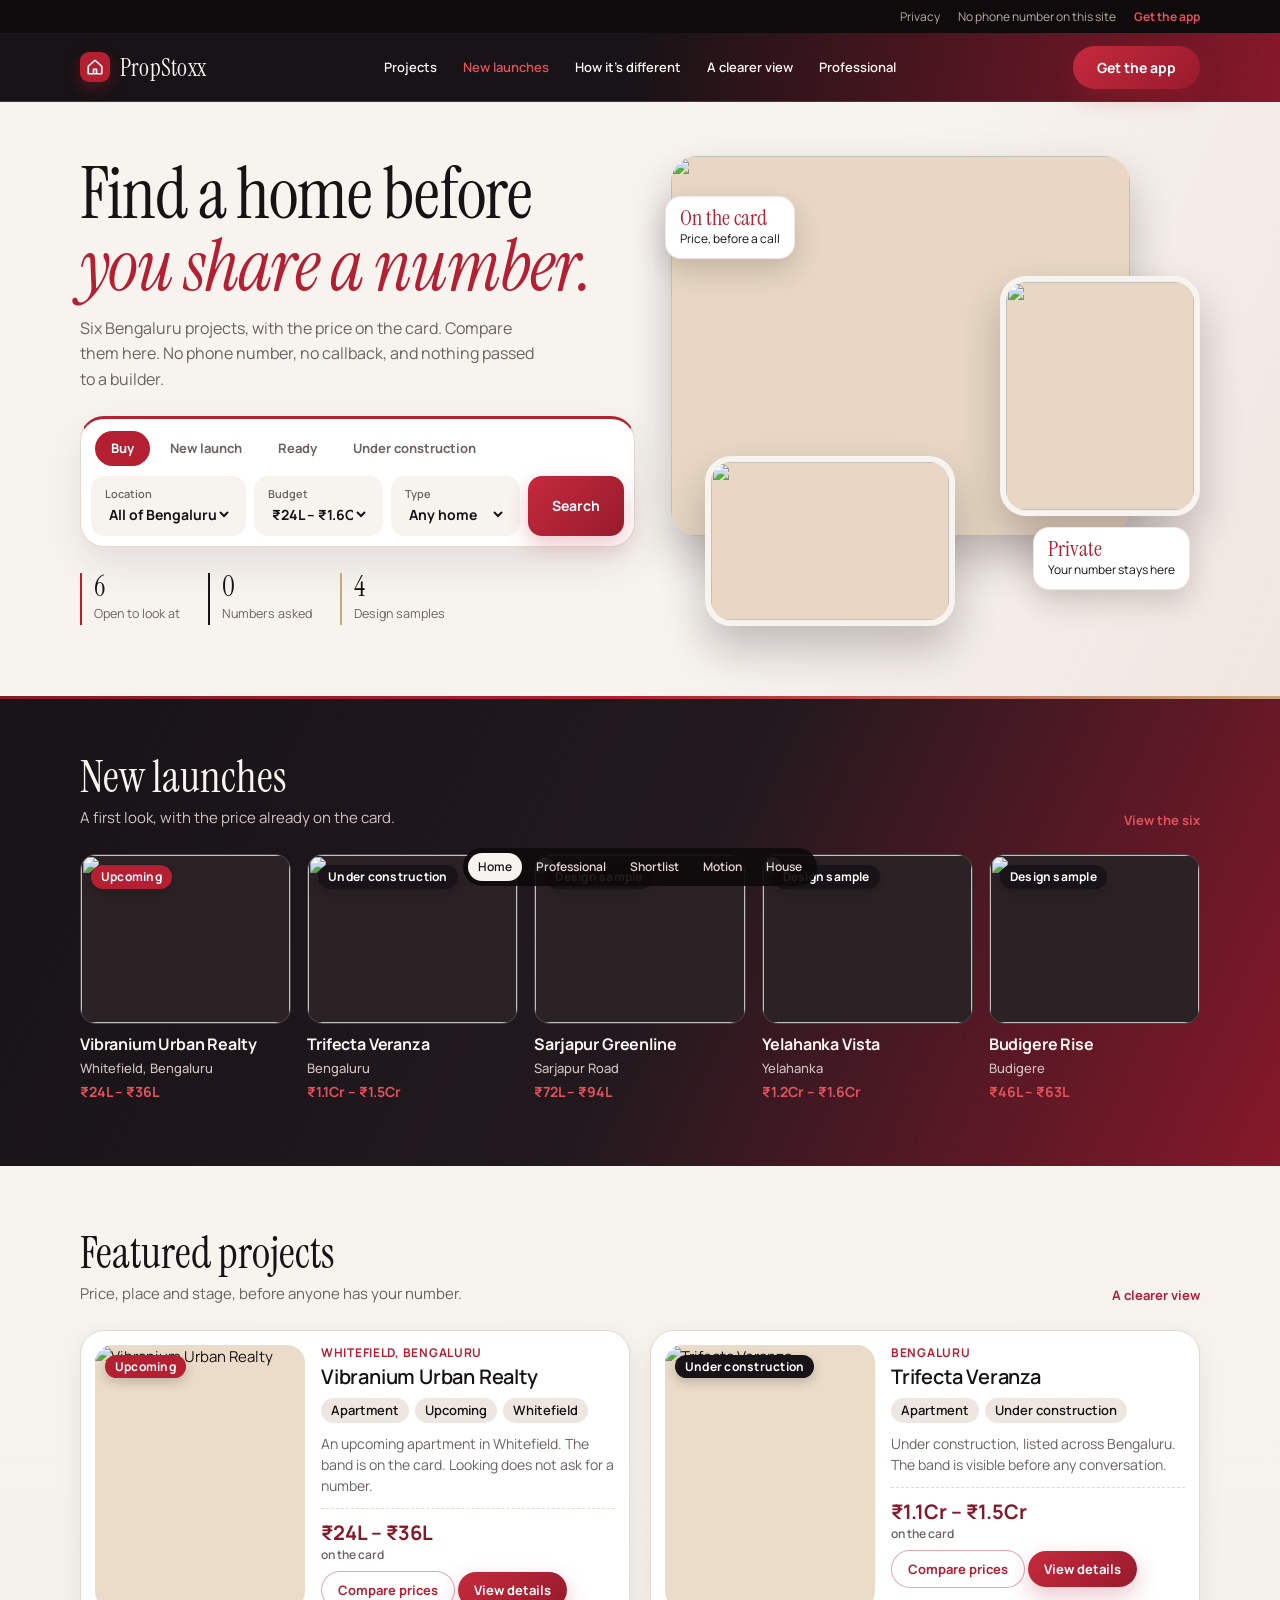
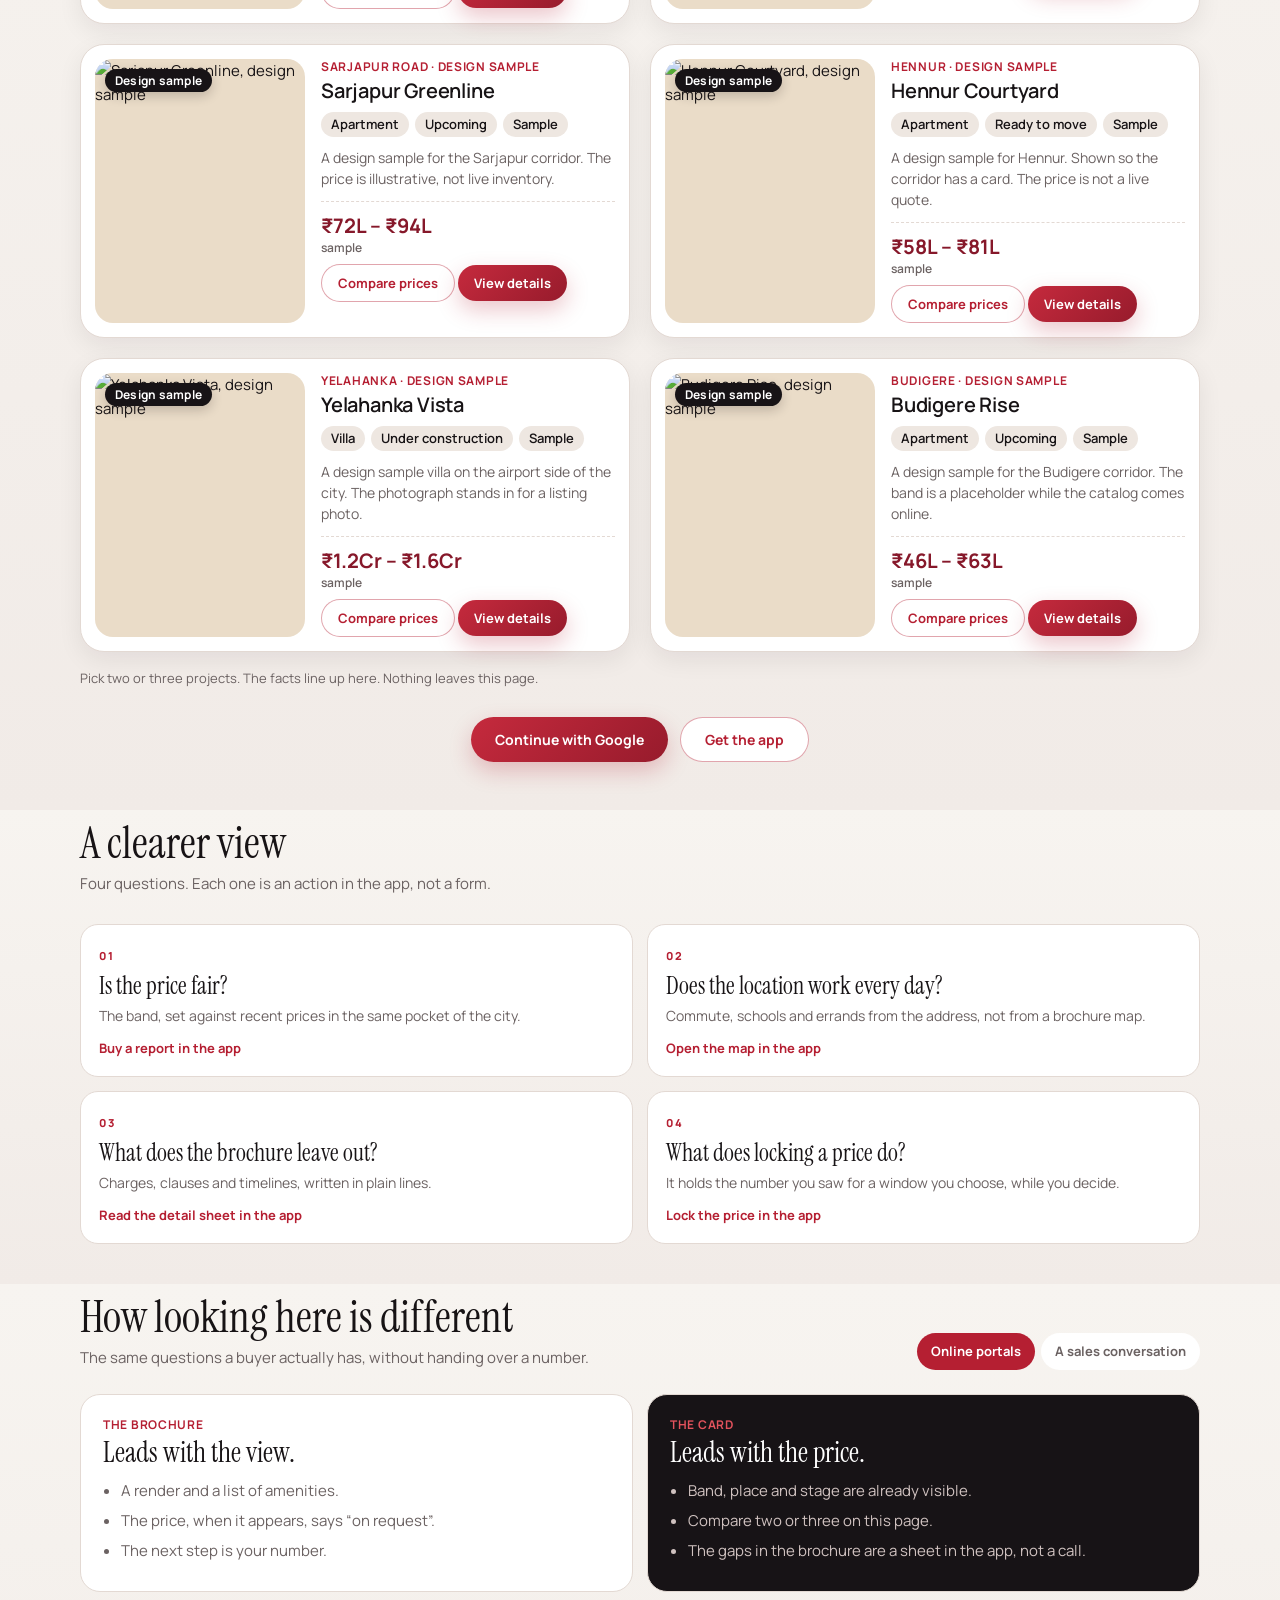
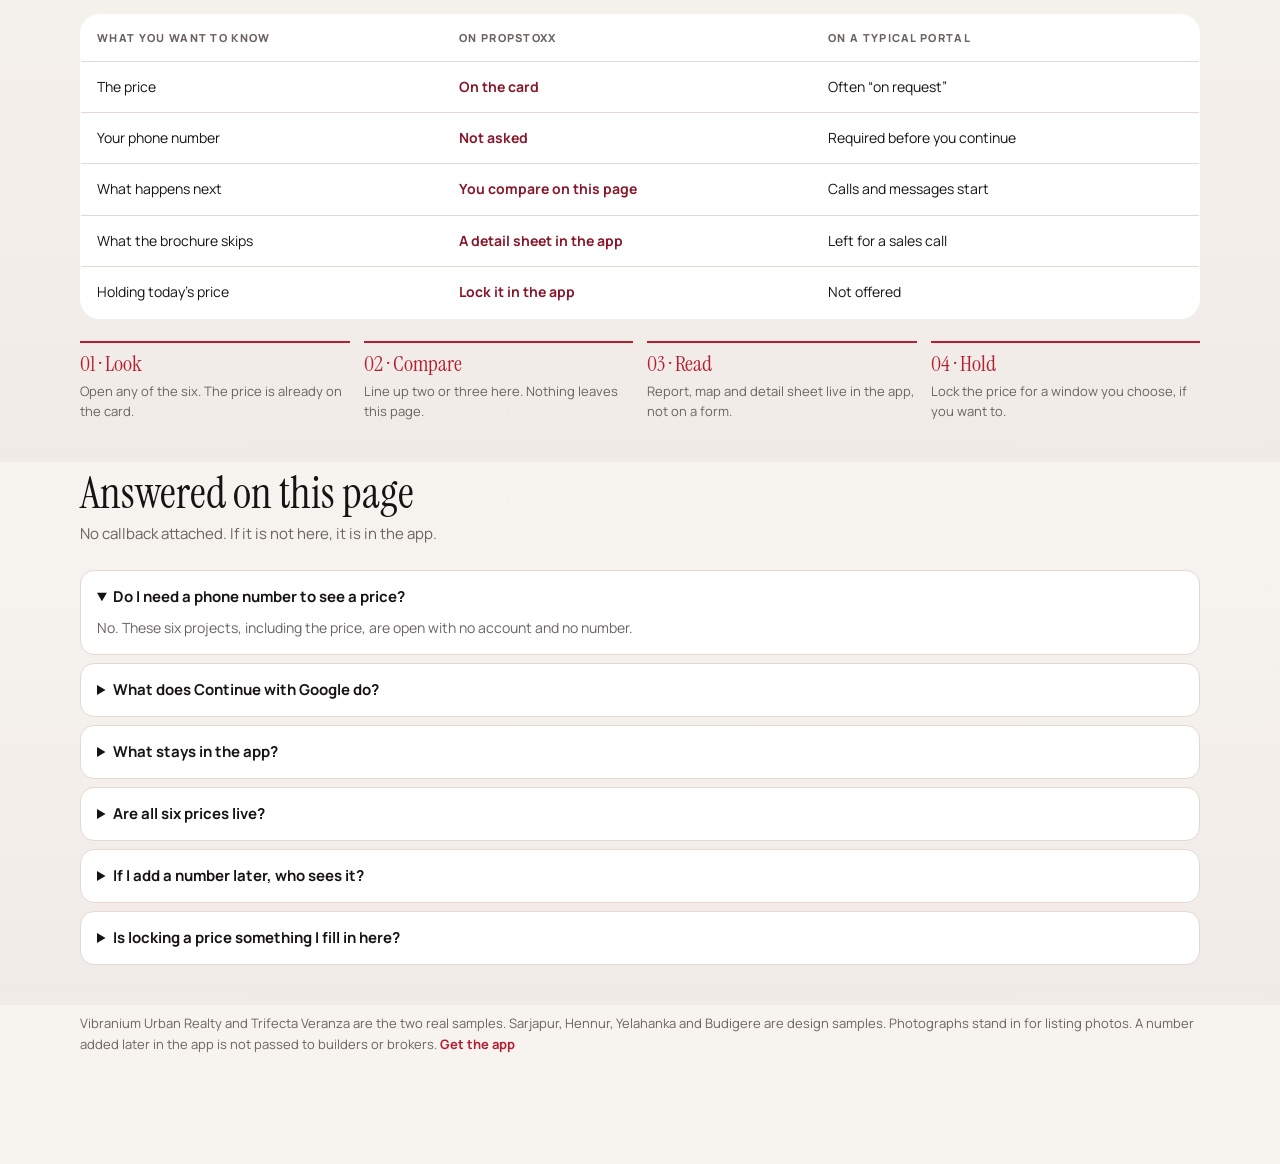
==== index.html @ c42ec93c "Publish the PropStoxx customer site." ====
<!DOCTYPE html>
<html lang="en">
<head>
<meta charset="utf-8">
<meta name="viewport" content="width=device-width, initial-scale=1, viewport-fit=cover">
<title>PropStoxx | Look before you share a number</title>
<meta name="description" content="Look at six Bengaluru projects with the price on the card. No phone number required.">
<link href="https://fonts.googleapis.com/css2?family=Instrument+Serif:ital@0;1&family=Manrope:wght@400;500;600;700;800&display=swap" rel="stylesheet">
<style>
:root{
  --ivory:#F7F4F0; --paper:#FFFFFF; --sand:#EEE7E1; --line:#E3D9D3;
  --ink:#171315; --ink2:#6B6262; --night:#171316; --night2:#282126;
  --red:#B51F32; --red-d:#86182A; --gold:#C7A879; --on:#FAF5F1;
}
html{scroll-behavior:smooth;background:var(--ivory)}
*{box-sizing:border-box}
body{margin:0;background:var(--ivory);color:var(--ink);font:400 15px/1.6 Manrope,system-ui,sans-serif}
img{display:block;width:100%;height:100%;object-fit:cover}
::selection{background:var(--red);color:#fff}
h1,h2{font-family:"Instrument Serif",Georgia,serif;font-weight:400}
a{color:inherit;text-decoration:none}
button,select{font:inherit;color:inherit}
button{cursor:pointer}
:focus-visible{outline:3px solid var(--red);outline-offset:2px}
.w{max-width:1160px;margin:0 auto;padding:0 20px}
.strip{background:#0F0A0B;color:#B9ADA4;font-size:12px}
.strip .w{display:flex;justify-content:flex-end;gap:18px;padding-top:7px;padding-bottom:7px}
.strip b{color:#E2525C}
.nav{background:linear-gradient(100deg,var(--night) 0 49%,var(--red-d) 100%);color:var(--on);border-bottom:1px solid #49343A;position:sticky;top:0;z-index:20}
.nav .w{display:flex;align-items:center;justify-content:space-between;height:68px;gap:16px}
.logo{display:flex;align-items:center;gap:10px;font:400 24px "Instrument Serif",Georgia,serif;letter-spacing:.01em}
.mark{width:30px;height:30px;border-radius:9px;background:var(--red);display:grid;place-items:center;box-shadow:0 6px 16px rgba(181,31,50,.35)}
.mark svg{width:18px;height:18px}
.links{display:flex;gap:26px;font-weight:600;font-size:13px}
.links .on{color:#E2525C}
.btn{border:0;border-radius:999px;padding:12px 24px;font:700 14px Manrope,sans-serif;cursor:pointer;display:inline-flex;align-items:center;justify-content:center;transition:transform .2s ease,filter .2s ease}
.btn:hover{transform:translateY(-2px);filter:brightness(1.06)}
.btn.r{background:linear-gradient(135deg,#C52A3D,#971B2C);color:#fff;box-shadow:0 9px 22px rgba(181,31,50,.25)}
.btn.o{background:#fff;border:1.5px solid rgba(181,31,50,.4);color:var(--red)}
.hero{position:relative;overflow:hidden;background:linear-gradient(115deg,#F7F4F0 0%,#F7F4F0 57%,#F0E6E2 100%)}
.hero .w{display:grid;grid-template-columns:1.05fr 1fr;gap:36px;align-items:center;padding-top:54px;padding-bottom:70px}
h1{font-size:clamp(42px,6vw,72px);line-height:1;margin:0 0 14px;letter-spacing:-.015em}
h1 em{font-style:italic;color:var(--red)}
.lead{color:var(--ink2);max-width:46ch;margin:0 0 24px;font-size:16px}
.sbox{background:var(--paper);border:1px solid var(--line);border-top:3px solid var(--red);border-radius:24px;padding:10px;box-shadow:0 18px 40px rgba(60,30,25,.1)}
.tabs{display:flex;gap:4px;padding:2px 4px 10px}
.tabs button{border:0;background:transparent;padding:7px 16px;border-radius:999px;font-weight:700;font-size:13px;color:var(--ink2)}
.tabs button.on{background:var(--red);color:#fff}
.fields{display:grid;grid-template-columns:1.2fr 1fr 1fr auto;gap:8px}
.f{background:var(--ivory);border-radius:14px;padding:9px 14px;min-width:0}
.f small{display:block;color:var(--ink2);font-size:11px;font-weight:600}
.f select{border:0;background:transparent;outline:0;width:100%;font-weight:700;font-size:14px;padding:0}
.fields .btn{border-radius:14px}
.stats{display:flex;gap:28px;margin-top:26px}
.stats div{border-left:2px solid var(--red);padding-left:12px}
.stats div:nth-child(2){border-color:var(--night)}
.stats div:nth-child(3){border-color:var(--gold)}
.stats b{display:block;font:400 28px/1 "Instrument Serif",Georgia,serif}
.stats small{color:var(--ink2)}
.collage{position:relative;height:470px}
.collage .a,.collage .b,.collage .c{position:absolute;border-radius:26px;overflow:hidden;box-shadow:0 22px 44px rgba(25,12,16,.24);background:#e7d7c4}
.collage .a{inset:0 70px 90px 0}
.collage .b{right:0;top:120px;width:200px;height:240px;border:6px solid var(--ivory)}
.collage .c{left:34px;bottom:0;width:250px;height:170px;border:6px solid var(--ivory)}
.collage img{transition:transform .7s ease}
.collage div:hover img{transform:scale(1.045)}
.chipf{position:absolute;background:var(--paper);border-radius:16px;padding:10px 14px;box-shadow:0 12px 28px rgba(40,20,15,.18);font-size:12px;z-index:2;border:1px solid rgba(181,31,50,.12)}
.chipf b{display:block;font:400 22px/1 "Instrument Serif",Georgia,serif;color:var(--red)}
.band{background:linear-gradient(115deg,var(--night) 0%,#21191E 52%,var(--red-d) 100%);color:var(--on);padding:58px 0 64px;position:relative}
.band:before{content:"";position:absolute;left:0;right:0;top:0;height:3px;background:linear-gradient(90deg,var(--red-d),var(--red),var(--gold))}
.head{display:flex;justify-content:space-between;align-items:flex-end;margin-bottom:24px;gap:12px}
h2{font-size:clamp(30px,4vw,44px);line-height:1.05;margin:0}
.head a,.head span.quiet{color:#E2525C;font-weight:700;font-size:13px}
.sub{color:#D0C2C0;margin-top:6px}
.row5{display:grid;grid-template-columns:repeat(5,1fr);gap:16px}
.nl .im{height:170px;border-radius:16px;overflow:hidden;position:relative;border:1px solid rgba(255,255,255,.14);background:#2a2224}
.nl h3{font:700 16px/1.3 Manrope,sans-serif;letter-spacing:-.01em;margin:10px 0 4px}
.nl p{margin:0;font:500 13px/1.4 Manrope,sans-serif;color:#D0C2C0}
.nl .pr{color:#E2525C;font:700 14px/1.3 Manrope,sans-serif;margin-top:6px}
.nl[hidden],.card[hidden]{display:none}
.tag{position:absolute;left:10px;top:10px;background:var(--red);color:#fff;border-radius:999px;padding:4px 10px;font:700 12px/1.3 Manrope,sans-serif;letter-spacing:.02em;z-index:1;box-shadow:0 4px 12px rgba(20,10,12,.2)}
.tag.k{background:var(--night)}
.list{padding:64px 0 40px;background:linear-gradient(180deg,#F7F4F0 0%,#F1EBE7 100%)}
.grid{display:grid;grid-template-columns:1fr 1fr;gap:20px}
.card{background:var(--paper);border:1px solid var(--line);border-radius:24px;padding:14px;display:grid;grid-template-columns:210px 1fr;gap:16px;box-shadow:0 8px 24px rgba(35,20,24,.07);transition:transform .25s ease,box-shadow .25s ease}
.card:hover{transform:translateY(-4px);box-shadow:0 18px 38px rgba(35,20,24,.13)}
.card .im{min-height:230px;border-radius:18px;overflow:hidden;position:relative;background:#eadcc8}
.card img,.nl img{transition:transform .7s ease}
.card:hover img{transform:scale(1.045)}
.loc{color:var(--red);font:700 12px/1.3 Manrope,sans-serif;letter-spacing:.06em}
.card h3{font:600 20px/1.3 Manrope,sans-serif;letter-spacing:-.01em;margin:4px 0 8px}
.spec{display:flex;flex-wrap:wrap;gap:6px;margin-bottom:10px}
.spec span{background:var(--sand);border-radius:999px;padding:4px 10px;font:600 13px/1.3 Manrope,sans-serif}
.card p{margin:0 0 12px;color:var(--ink2);font:400 14px/1.5 Manrope,sans-serif}
.pr2{display:flex;justify-content:space-between;align-items:center;border-top:1px dashed var(--line);padding-top:12px;gap:8px;flex-wrap:wrap}
.pr2 b{font:700 20px/1.2 Manrope,sans-serif;color:var(--red-d)}
.pr2 small{display:block;color:var(--ink2);font:600 12px/1.3 Manrope,sans-serif}
.pr2 .btn{padding:9px 16px;font-size:13px}
.extra{display:none;margin-top:10px;font-size:13px;color:var(--ink2)}
.card.open .extra{display:block}
.gate{display:flex;gap:12px;justify-content:center;flex-wrap:wrap;margin:28px 0 8px}
.qs{display:grid;grid-template-columns:1fr 1fr;gap:14px;margin-top:28px}
.q{background:#fff;border:1px solid var(--line);border-radius:18px;padding:18px 18px 16px}
.q small{color:var(--red);font-weight:800;letter-spacing:.14em;font-size:11px}
.q h3{font:400 24px/1.1 "Instrument Serif",Georgia,serif;margin:6px 0}
.q p{margin:0;color:var(--ink2);font-size:14px}
.q span{display:inline-block;margin-top:10px;color:var(--red);font-weight:700;font-size:13px}
.split2{display:grid;grid-template-columns:1fr 1fr;gap:14px;margin:8px 0 22px}
.pane{background:#fff;border:1px solid var(--line);border-radius:20px;padding:22px}
.pane h3{font:400 28px/1.1 "Instrument Serif",Georgia,serif;margin:6px 0 10px}
.pane ul{margin:0;padding-left:18px;color:var(--ink2)}
.pane li{margin:6px 0}
.pane.dark{background:var(--night);color:#fff}
.pane.dark ul{color:#D0C2C0}
.versus{width:100%;border-collapse:collapse;background:#fff;border:1px solid var(--line);border-radius:20px;overflow:hidden}
.versus th,.versus td{text-align:left;padding:14px 16px;border-bottom:1px solid var(--line);font-size:14px;vertical-align:top}
.versus th{font-size:11px;letter-spacing:.12em;text-transform:uppercase;color:var(--ink2);font-weight:800}
.versus td:nth-child(2){color:var(--red-d);font-weight:700}
.versus tr:last-child td{border-bottom:0}
.vs-tabs{display:flex;gap:6px}
.vs-tabs button{border:0;background:#fff;color:var(--ink2);border-radius:999px;padding:8px 14px;font-weight:700;font-size:13px}
.vs-tabs button.on{background:var(--red);color:#fff}
.steps{display:grid;grid-template-columns:repeat(4,1fr);gap:14px;margin-top:22px}
.steps article{border-top:2px solid var(--red);padding-top:10px}
.steps b{display:block;font:400 22px/1 "Instrument Serif",Georgia,serif;color:var(--red)}
.steps p{margin:6px 0 0;color:var(--ink2);font-size:13px}
.faq details{background:#fff;border:1px solid var(--line);border-radius:14px;padding:14px 16px;margin-top:8px}
.faq summary{cursor:pointer;font-weight:700}
.faq p{margin:8px 0 0;color:var(--ink2);font-size:14px}
.note{max-width:1160px;margin:0 auto;padding:8px 20px 110px;color:var(--ink2);font-size:13px}
.switch{position:fixed;z-index:40;left:50%;bottom:14px;transform:translateX(-50%);display:flex;gap:4px;padding:5px;border-radius:999px;background:rgba(15,10,11,.92);font:600 12px/1 Manrope,sans-serif}
.switch a{color:#e6d5d4;padding:8px 10px;border-radius:999px;white-space:nowrap}
.switch a.on{background:var(--ivory);color:var(--ink)}
@media (max-width:980px){
  .hero .w{grid-template-columns:1fr}
  .collage{height:380px}
  .row5{grid-template-columns:repeat(2,1fr)}
  .grid,.qs,.split2,.steps{grid-template-columns:1fr}
  .versus{display:block;overflow-x:auto}
  .links{display:none}
  .fields{grid-template-columns:1fr 1fr}
}
@media (max-width:560px){
  .hero .w{padding-top:38px;padding-bottom:42px}
  .card{grid-template-columns:1fr}
  .card .im{min-height:190px}
  .row5{grid-template-columns:1fr}
  .fields{grid-template-columns:1fr}
  .strip{display:none}
  .collage{height:310px}
  .collage .a{inset:0 42px 65px 0}
  .collage .b{top:88px;width:132px;height:165px}
  .collage .c{left:20px;width:190px;height:128px}
  .stats{gap:16px;flex-wrap:wrap}
  .stats b{font-size:24px}
}
@media (prefers-reduced-motion:reduce){
  html{scroll-behavior:auto}
  .collage img,.card img,.nl img,.btn,.card{transition:none}
}
</style>
</head>
<body>
<div class="strip"><div class="w"><span>Privacy</span><span>No phone number on this site</span><a href="#gate"><b>Get the app</b></a></div></div>
<header class="nav"><div class="w">
  <a class="logo" href="index.html"><span class="mark"><svg viewBox="0 0 24 24" fill="none" stroke="#fff" stroke-width="2.2" stroke-linejoin="round"><path d="M3 11 12 3l9 8v10H3z"/><path d="M10 21v-6h4v6"/></svg></span>PropStoxx</a>
  <nav class="links" aria-label="Main"><a href="#projects">Projects</a><a class="on" href="#launches">New launches</a><a href="#different">How it’s different</a><a href="#clearer">A clearer view</a><a href="professional.html">Professional</a></nav>
  <a class="btn r" href="#gate">Get the app</a>
</div></header>

<section class="hero"><div class="w">
  <div>
    <h1>Find a home before <em>you share a number.</em></h1>
    <p class="lead">Six Bengaluru projects, with the price on the card. Compare them here. No phone number, no callback, and nothing passed to a builder.</p>
    <form class="sbox" id="finder">
      <div class="tabs">
        <button type="button" class="on" data-stage="all">Buy</button>
        <button type="button" data-stage="upcoming">New launch</button>
        <button type="button" data-stage="ready">Ready</button>
        <button type="button" data-stage="under-construction">Under construction</button>
      </div>
      <div class="fields">
        <label class="f"><small>Location</small>
          <select id="loc" aria-label="Location">
            <option value="any">All of Bengaluru</option>
            <option value="whitefield">Whitefield</option>
            <option value="sarjapur">Sarjapur</option>
            <option value="hennur">Hennur</option>
            <option value="yelahanka">Yelahanka</option>
            <option value="budigere">Budigere</option>
          </select>
        </label>
        <label class="f"><small>Budget</small>
          <select id="budget" aria-label="Budget">
            <option value="any">₹24L – ₹1.6Cr</option>
            <option value="under50">Under ₹50L</option>
            <option value="mid">₹50L – ₹1Cr</option>
            <option value="cr">₹1Cr and above</option>
          </select>
        </label>
        <label class="f"><small>Type</small>
          <select id="type" aria-label="Type">
            <option value="any">Any home</option>
            <option value="apartment">Apartment</option>
            <option value="villa">Villa</option>
          </select>
        </label>
        <button class="btn r" type="submit">Search</button>
      </div>
    </form>
    <div class="stats"><div><b>6</b><small>Open to look at</small></div><div><b>0</b><small>Numbers asked</small></div><div><b>4</b><small>Design samples</small></div></div>
  </div>
  <div class="collage" aria-hidden="true">
    <div class="a"><img alt="" src="https://images.unsplash.com/photo-1600607687939-ce8a6c25118c?auto=format&fit=crop&w=1400&q=80"></div>
    <div class="b"><img alt="" src="https://images.unsplash.com/photo-1600585154340-be6161a56a0c?auto=format&fit=crop&w=800&q=80"></div>
    <div class="c"><img alt="" src="https://images.unsplash.com/photo-1600566753086-00f18fb6b3ea?auto=format&fit=crop&w=800&q=80"></div>
    <div class="chipf" style="left:-6px;top:40px"><b>On the card</b>Price, before a call</div>
    <div class="chipf" style="right:10px;bottom:36px"><b>Private</b>Your number stays here</div>
  </div>
</div></section>

<section class="band" id="launches"><div class="w">
  <div class="head"><div><h2>New launches</h2><div class="sub">A first look, with the price already on the card.</div></div><a href="#projects">View the six</a></div>
  <div class="row5" id="nl">
    <a class="nl" data-area="whitefield" data-stage="upcoming" data-type="apartment" data-min="24" href="#projects"><div class="im"><span class="tag">Upcoming</span><img alt="" src="https://images.unsplash.com/photo-1600607687920-4e2a09cf159d?auto=format&fit=crop&w=700&q=80"></div><h3>Vibranium Urban Realty</h3><p>Whitefield, Bengaluru</p><div class="pr">₹24L – ₹36L</div></a>
    <a class="nl" data-area="bengaluru" data-stage="under-construction" data-type="apartment" data-min="110" href="#projects"><div class="im"><span class="tag k">Under construction</span><img alt="" src="https://images.unsplash.com/photo-1600607687644-c7171b42498f?auto=format&fit=crop&w=700&q=80"></div><h3>Trifecta Veranza</h3><p>Bengaluru</p><div class="pr">₹1.1Cr – ₹1.5Cr</div></a>
    <a class="nl" data-area="sarjapur" data-stage="upcoming" data-type="apartment" data-min="72" href="#projects"><div class="im"><span class="tag k">Design sample</span><img alt="" src="https://images.unsplash.com/photo-1600047509807-ba8f99d2cdde?auto=format&fit=crop&w=700&q=80"></div><h3>Sarjapur Greenline</h3><p>Sarjapur Road</p><div class="pr">₹72L – ₹94L</div></a>
    <a class="nl" data-area="yelahanka" data-stage="under-construction" data-type="villa" data-min="120" href="#projects"><div class="im"><span class="tag k">Design sample</span><img alt="" src="https://images.unsplash.com/photo-1600585154340-be6161a56a0c?auto=format&fit=crop&w=700&q=80"></div><h3>Yelahanka Vista</h3><p>Yelahanka</p><div class="pr">₹1.2Cr – ₹1.6Cr</div></a>
    <a class="nl" data-area="budigere" data-stage="upcoming" data-type="apartment" data-min="46" href="#projects"><div class="im"><span class="tag k">Design sample</span><img alt="" src="https://images.unsplash.com/photo-1600566753190-17f0baa2a6c3?auto=format&fit=crop&w=700&q=80"></div><h3>Budigere Rise</h3><p>Budigere</p><div class="pr">₹46L – ₹63L</div></a>
  </div>
</div></section>

<section class="list" id="projects"><div class="w">
  <div class="head"><div><h2>Featured projects</h2><div class="sub" style="color:var(--ink2)">Price, place and stage, before anyone has your number.</div></div><a href="#clearer" style="color:var(--red)">A clearer view</a></div>
  <div class="grid" id="ls">
    <article class="card" data-area="whitefield" data-stage="upcoming" data-type="apartment" data-min="24" data-name="Vibranium Urban Realty" data-price="₹24L – ₹36L">
      <div class="im"><span class="tag">Upcoming</span><img alt="Vibranium Urban Realty" src="https://images.unsplash.com/photo-1600607687920-4e2a09cf159d?auto=format&fit=crop&w=900&q=80"></div>
      <div><div class="loc">WHITEFIELD, BENGALURU</div><h3>Vibranium Urban Realty</h3><div class="spec"><span>Apartment</span><span>Upcoming</span><span>Whitefield</span></div><p>An upcoming apartment in Whitefield. The band is on the card. Looking does not ask for a number.</p><div class="pr2"><div><b>₹24L – ₹36L</b><small>on the card</small></div><div><button class="btn o" type="button" data-pick>Compare prices</button> <button class="btn r" type="button" data-details>View details</button></div></div><p class="extra">Open to anyone. Save, lock, reserve and a report stay in the app. This is not a form.</p></div>
    </article>
    <article class="card" data-area="bengaluru" data-stage="under-construction" data-type="apartment" data-min="110" data-name="Trifecta Veranza" data-price="₹1.1Cr – ₹1.5Cr">
      <div class="im"><span class="tag k">Under construction</span><img alt="Trifecta Veranza" src="https://images.unsplash.com/photo-1600607687644-c7171b42498f?auto=format&fit=crop&w=900&q=80"></div>
      <div><div class="loc">BENGALURU</div><h3>Trifecta Veranza</h3><div class="spec"><span>Apartment</span><span>Under construction</span></div><p>Under construction, listed across Bengaluru. The band is visible before any conversation.</p><div class="pr2"><div><b>₹1.1Cr – ₹1.5Cr</b><small>on the card</small></div><div><button class="btn o" type="button" data-pick>Compare prices</button> <button class="btn r" type="button" data-details>View details</button></div></div><p class="extra">A real project in this preview. Holding the price happens in the app.</p></div>
    </article>
    <article class="card" data-area="sarjapur" data-stage="upcoming" data-type="apartment" data-min="72" data-name="Sarjapur Greenline" data-price="₹72L – ₹94L">
      <div class="im"><span class="tag k">Design sample</span><img alt="Sarjapur Greenline, design sample" src="https://images.unsplash.com/photo-1600047509807-ba8f99d2cdde?auto=format&fit=crop&w=900&q=80"></div>
      <div><div class="loc">SARJAPUR ROAD · DESIGN SAMPLE</div><h3>Sarjapur Greenline</h3><div class="spec"><span>Apartment</span><span>Upcoming</span><span>Sample</span></div><p>A design sample for the Sarjapur corridor. The price is illustrative, not live inventory.</p><div class="pr2"><div><b>₹72L – ₹94L</b><small>sample</small></div><div><button class="btn o" type="button" data-pick>Compare prices</button> <button class="btn r" type="button" data-details>View details</button></div></div><p class="extra">Marked design sample so it is not mistaken for a live listing.</p></div>
    </article>
    <article class="card" data-area="hennur" data-stage="ready" data-type="apartment" data-min="58" data-name="Hennur Courtyard" data-price="₹58L – ₹81L">
      <div class="im"><span class="tag k">Design sample</span><img alt="Hennur Courtyard, design sample" src="https://images.unsplash.com/photo-1600566753086-00f18fb6b3ea?auto=format&fit=crop&w=900&q=80"></div>
      <div><div class="loc">HENNUR · DESIGN SAMPLE</div><h3>Hennur Courtyard</h3><div class="spec"><span>Apartment</span><span>Ready to move</span><span>Sample</span></div><p>A design sample for Hennur. Shown so the corridor has a card. The price is not a live quote.</p><div class="pr2"><div><b>₹58L – ₹81L</b><small>sample</small></div><div><button class="btn o" type="button" data-pick>Compare prices</button> <button class="btn r" type="button" data-details>View details</button></div></div><p class="extra">Marked design sample. Nothing here starts a call.</p></div>
    </article>
    <article class="card" data-area="yelahanka" data-stage="under-construction" data-type="villa" data-min="120" data-name="Yelahanka Vista" data-price="₹1.2Cr – ₹1.6Cr">
      <div class="im"><span class="tag k">Design sample</span><img alt="Yelahanka Vista, design sample" src="https://images.unsplash.com/photo-1600585154340-be6161a56a0c?auto=format&fit=crop&w=900&q=80"></div>
      <div><div class="loc">YELAHANKA · DESIGN SAMPLE</div><h3>Yelahanka Vista</h3><div class="spec"><span>Villa</span><span>Under construction</span><span>Sample</span></div><p>A design sample villa on the airport side of the city. The photograph stands in for a listing photo.</p><div class="pr2"><div><b>₹1.2Cr – ₹1.6Cr</b><small>sample</small></div><div><button class="btn o" type="button" data-pick>Compare prices</button> <button class="btn r" type="button" data-details>View details</button></div></div><p class="extra">Marked design sample. The picture is illustrative.</p></div>
    </article>
    <article class="card" data-area="budigere" data-stage="upcoming" data-type="apartment" data-min="46" data-name="Budigere Rise" data-price="₹46L – ₹63L">
      <div class="im"><span class="tag k">Design sample</span><img alt="Budigere Rise, design sample" src="https://images.unsplash.com/photo-1600566753190-17f0baa2a6c3?auto=format&fit=crop&w=900&q=80"></div>
      <div><div class="loc">BUDIGERE · DESIGN SAMPLE</div><h3>Budigere Rise</h3><div class="spec"><span>Apartment</span><span>Upcoming</span><span>Sample</span></div><p>A design sample for the Budigere corridor. The band is a placeholder while the catalog comes online.</p><div class="pr2"><div><b>₹46L – ₹63L</b><small>sample</small></div><div><button class="btn o" type="button" data-pick>Compare prices</button> <button class="btn r" type="button" data-details>View details</button></div></div><p class="extra">Marked design sample, not a live price.</p></div>
    </article>
  </div>
  <div id="compare" class="note" style="padding:16px 0 0">Pick two or three projects. The facts line up here. Nothing leaves this page.</div>
  <div class="gate" id="gate"><a class="btn r" href="#gate">Continue with Google</a><a class="btn o" href="#gate">Get the app</a></div>
</div></section>

<section class="list" id="clearer" style="padding-top:10px"><div class="w">
  <div class="head"><div><h2>A clearer view</h2><div class="sub" style="color:var(--ink2)">Four questions. Each one is an action in the app, not a form.</div></div></div>
  <div class="qs">
    <article class="q"><small>01</small><h3>Is the price fair?</h3><p>The band, set against recent prices in the same pocket of the city.</p><span>Buy a report in the app</span></article>
    <article class="q"><small>02</small><h3>Does the location work every day?</h3><p>Commute, schools and errands from the address, not from a brochure map.</p><span>Open the map in the app</span></article>
    <article class="q"><small>03</small><h3>What does the brochure leave out?</h3><p>Charges, clauses and timelines, written in plain lines.</p><span>Read the detail sheet in the app</span></article>
    <article class="q"><small>04</small><h3>What does locking a price do?</h3><p>It holds the number you saw for a window you choose, while you decide.</p><span>Lock the price in the app</span></article>
  </div>
</div></section>

<section class="list" id="different" style="padding-top:10px"><div class="w">
  <div class="head">
    <div><h2>How looking here is different</h2><div class="sub" style="color:var(--ink2)">The same questions a buyer actually has, without handing over a number.</div></div>
    <div class="vs-tabs" role="tablist">
      <button type="button" class="on" data-vs="portals">Online portals</button>
      <button type="button" data-vs="pitch">A sales conversation</button>
    </div>
  </div>
  <div class="split2">
    <article class="pane"><div class="loc">THE BROCHURE</div><h3>Leads with the view.</h3><ul><li>A render and a list of amenities.</li><li>The price, when it appears, says “on request”.</li><li>The next step is your number.</li></ul></article>
    <article class="pane dark"><div class="loc" style="color:#E2525C">THE CARD</div><h3>Leads with the price.</h3><ul><li>Band, place and stage are already visible.</li><li>Compare two or three on this page.</li><li>The gaps in the brochure are a sheet in the app, not a call.</li></ul></article>
  </div>
  <table class="versus">
    <thead><tr><th>What you want to know</th><th>On PropStoxx</th><th id="themHead">On a typical portal</th></tr></thead>
    <tbody>
      <tr><td>The price</td><td>On the card</td><td data-them data-portals="Often “on request”" data-pitch="Saved for the call">Often “on request”</td></tr>
      <tr><td>Your phone number</td><td>Not asked</td><td data-them data-portals="Required before you continue" data-pitch="The first thing they ask for">Required before you continue</td></tr>
      <tr><td>What happens next</td><td>You compare on this page</td><td data-them data-portals="Calls and messages start" data-pitch="A pitch, then a visit">Calls and messages start</td></tr>
      <tr><td>What the brochure skips</td><td>A detail sheet in the app</td><td data-them data-portals="Left for a sales call" data-pitch="The render and the amenities">Left for a sales call</td></tr>
      <tr><td>Holding today’s price</td><td>Lock it in the app</td><td data-them data-portals="Not offered" data-pitch="You are told to decide now">Not offered</td></tr>
    </tbody>
  </table>
  <div class="steps">
    <article><b>01 · Look</b><p>Open any of the six. The price is already on the card.</p></article>
    <article><b>02 · Compare</b><p>Line up two or three here. Nothing leaves this page.</p></article>
    <article><b>03 · Read</b><p>Report, map and detail sheet live in the app, not on a form.</p></article>
    <article><b>04 · Hold</b><p>Lock the price for a window you choose, if you want to.</p></article>
  </div>
</div></section>

<section class="list faq" id="questions" style="padding-top:8px"><div class="w">
  <div class="head"><div><h2>Answered on this page</h2><div class="sub" style="color:var(--ink2)">No callback attached. If it is not here, it is in the app.</div></div></div>
  <details open><summary>Do I need a phone number to see a price?</summary><p>No. These six projects, including the price, are open with no account and no number.</p></details>
  <details><summary>What does Continue with Google do?</summary><p>It opens the rest of the catalog in the browser, with the email and name on your Google account. It does not ask for a phone number.</p></details>
  <details><summary>What stays in the app?</summary><p>Save, lock a price, reserve, and a report. Those buttons do not submit a form on this site.</p></details>
  <details><summary>Are all six prices live?</summary><p>Vibranium Urban Realty and Trifecta Veranza are the real samples. Sarjapur Greenline, Hennur Courtyard, Yelahanka Vista and Budigere Rise are design samples, marked on the card.</p></details>
  <details><summary>If I add a number later, who sees it?</summary><p>A number added inside the app is not passed to builders or brokers.</p></details>
  <details><summary>Is locking a price something I fill in here?</summary><p>No. Locking holds the number you saw, for a window you choose, and it happens in the app.</p></details>
</div></section>
<p class="note">Vibranium Urban Realty and Trifecta Veranza are the two real samples. Sarjapur, Hennur, Yelahanka and Budigere are design samples. Photographs stand in for listing photos. A number added later in the app is not passed to builders or brokers. <a href="#gate" style="color:var(--red);font-weight:700">Get the app</a></p>

<nav class="switch"><a class="on" href="index.html">Home</a><a href="professional.html">Professional</a><a href="landing-a.html">Shortlist</a><a href="landing-d.html">Motion</a><a href="landing-f.html">House</a></nav>
<script>
(function () {
  var stage = "all";
  var picks = [];
  var cards = Array.prototype.slice.call(document.querySelectorAll(".card"));
  var launches = Array.prototype.slice.call(document.querySelectorAll(".nl"));
  function show(el) {
    var ok = true;
    var loc = document.getElementById("loc").value;
    var type = document.getElementById("type").value;
    var budget = document.getElementById("budget").value;
    if (loc !== "any" && el.getAttribute("data-area") !== loc) ok = false;
    if (type !== "any" && el.getAttribute("data-type") !== type) ok = false;
    var min = Number(el.getAttribute("data-min") || 0);
    if (budget === "under50" && min >= 50) ok = false;
    if (budget === "mid" && (min < 50 || min >= 100)) ok = false;
    if (budget === "cr" && min < 100) ok = false;
    if (stage !== "all" && el.getAttribute("data-stage") !== stage) ok = false;
    el.hidden = !ok;
  }
  function apply() { cards.forEach(show); launches.forEach(show); }
  document.querySelectorAll(".tabs button").forEach(function (b) {
    b.addEventListener("click", function () {
      stage = b.getAttribute("data-stage");
      document.querySelectorAll(".tabs button").forEach(function (x) { x.classList.toggle("on", x === b); });
      apply();
    });
  });
  document.getElementById("finder").addEventListener("submit", function (e) {
    e.preventDefault();
    apply();
    document.getElementById("projects").scrollIntoView({ behavior: "smooth", block: "start" });
  });
  document.querySelectorAll("[data-details]").forEach(function (b) {
    b.addEventListener("click", function () { b.closest(".card").classList.toggle("open"); });
  });
  var box = document.getElementById("compare");
  document.querySelectorAll("[data-vs]").forEach(function (b) {
    b.addEventListener("click", function () {
      var key = b.getAttribute("data-vs");
      document.querySelectorAll("[data-vs]").forEach(function (x) { x.classList.toggle("on", x === b); });
      document.querySelectorAll("[data-them]").forEach(function (cell) { cell.textContent = cell.getAttribute("data-" + key); });
      var head = document.getElementById("themHead");
      if (head) head.textContent = key === "pitch" ? "In a sales conversation" : "On a typical portal";
    });
  });
  document.querySelectorAll("[data-pick]").forEach(function (b) {
    b.addEventListener("click", function () {
      var card = b.closest(".card");
      var i = picks.indexOf(card);
      if (i >= 0) picks.splice(i, 1); else { picks.push(card); if (picks.length > 3) picks.shift(); }
      document.querySelectorAll("[data-pick]").forEach(function (x) {
        var on = picks.indexOf(x.closest(".card")) >= 0;
        x.textContent = on ? "Comparing" : "Compare prices";
      });
      box.textContent = picks.length < 2
        ? "Pick two or three projects. The facts line up here. Nothing leaves this page."
        : picks.map(function (c) { return c.getAttribute("data-name") + " · " + c.getAttribute("data-price"); }).join("    ");
    });
  });
})();
</script>
</body>
</html>
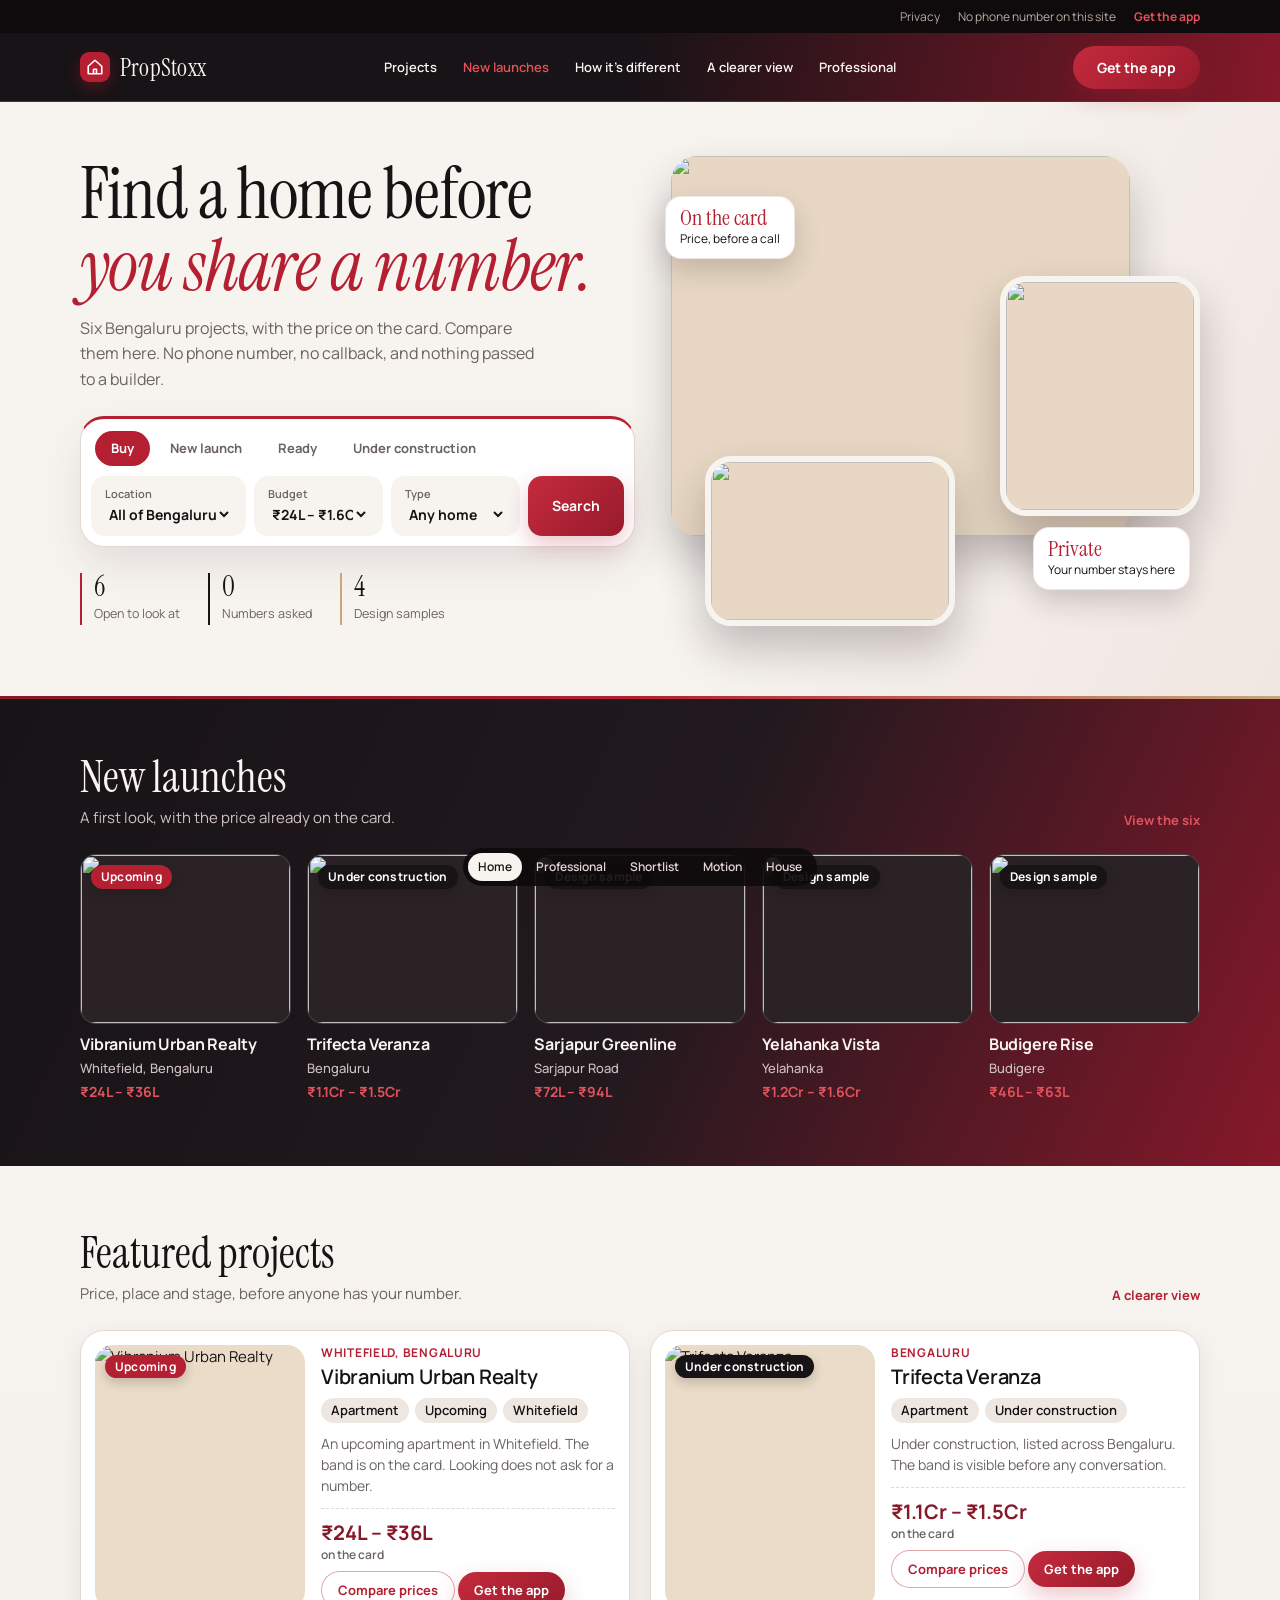
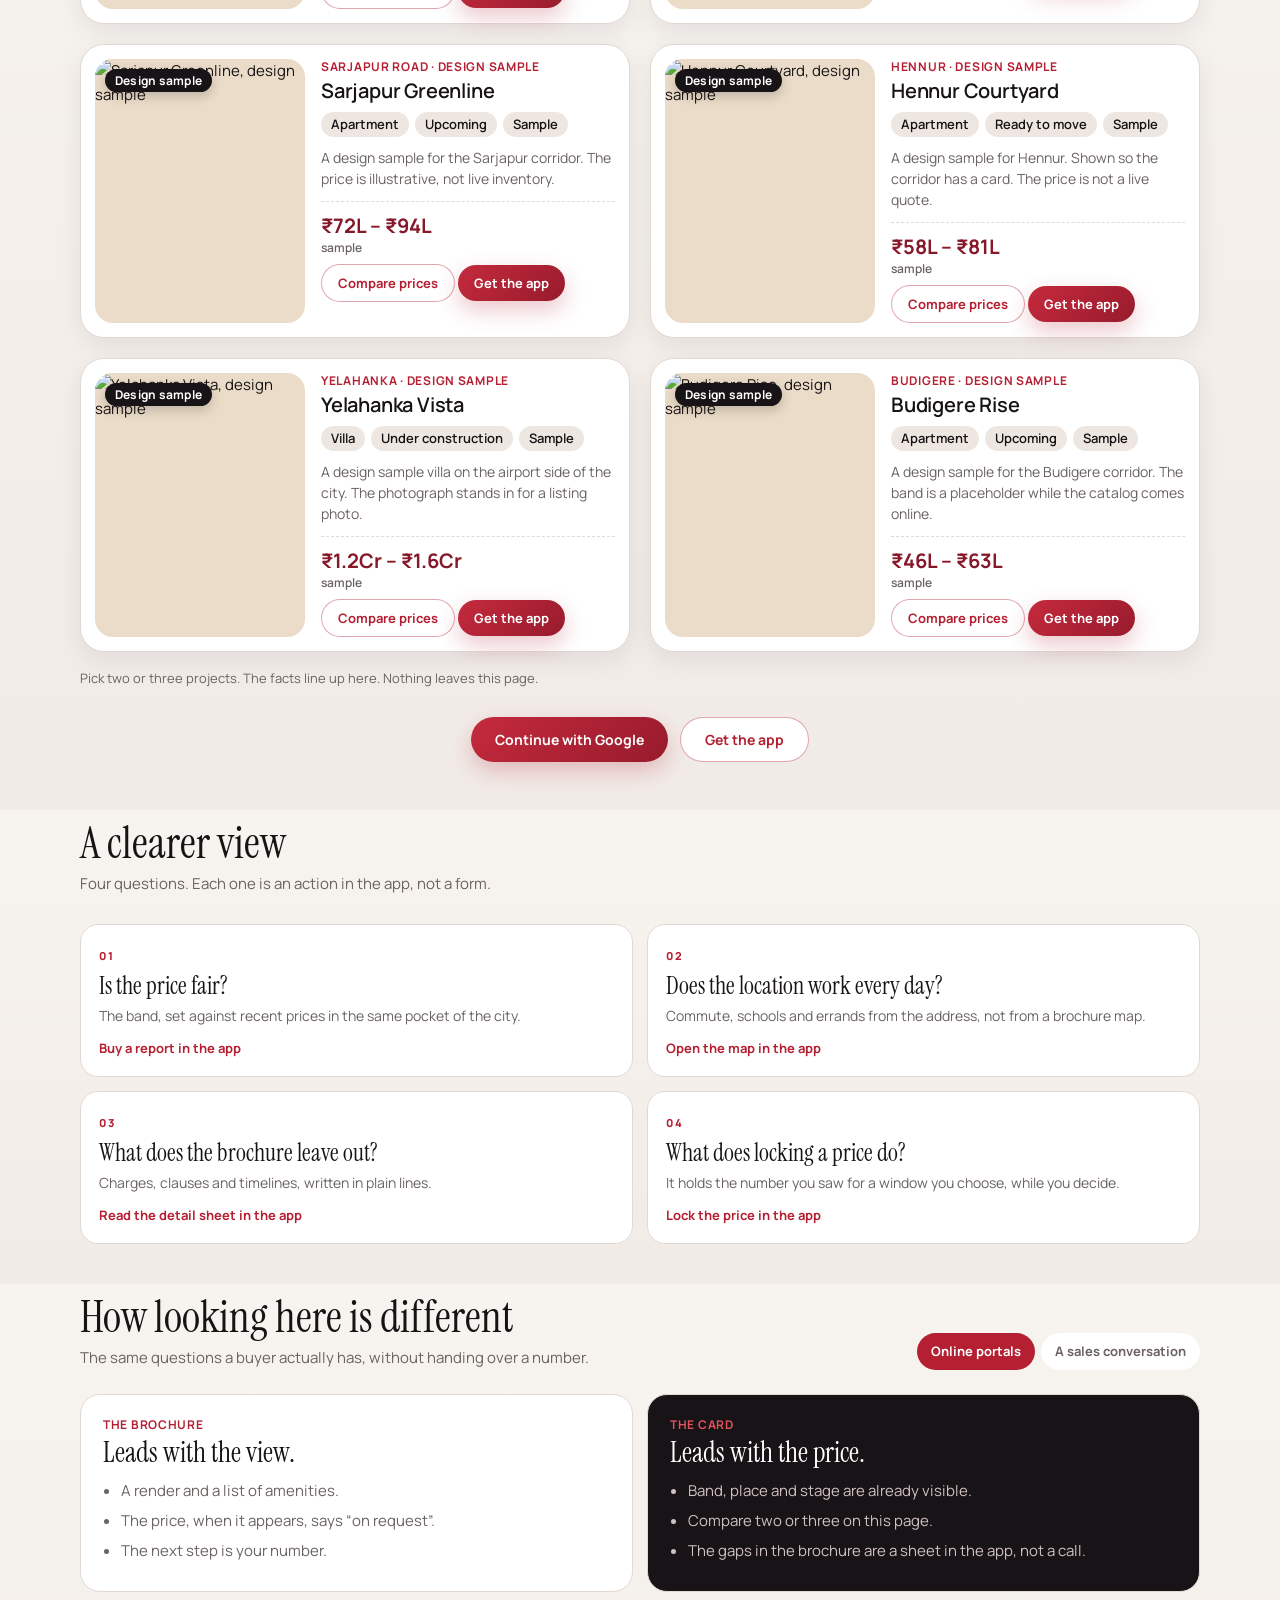
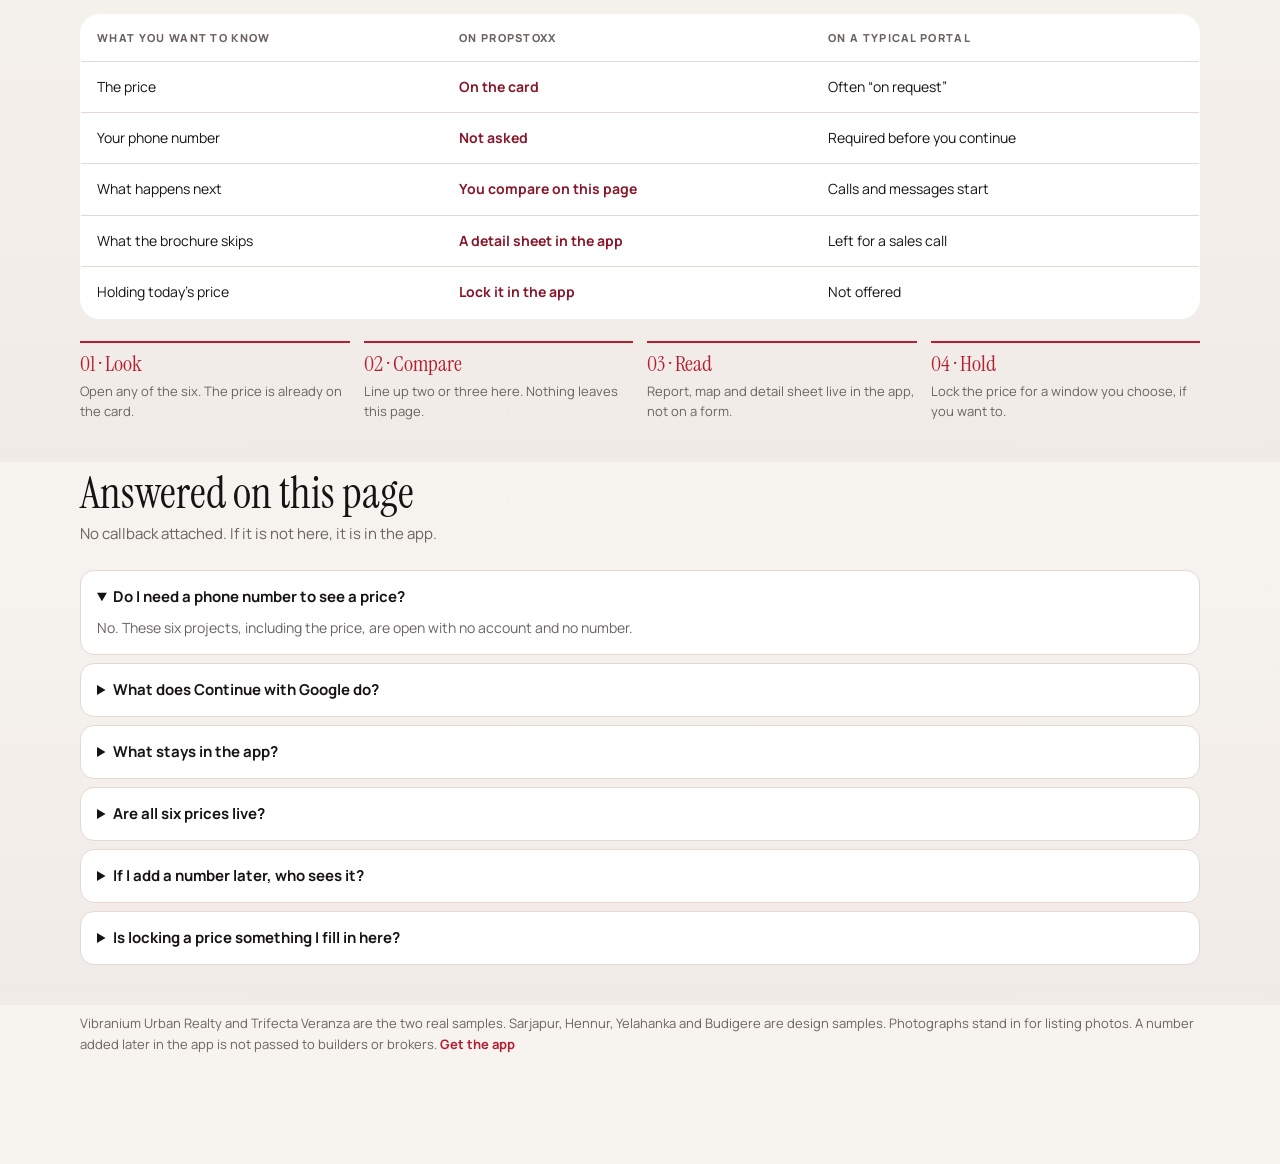
==== commit c8e89993: "Send property cards to the app download and fit the public pages to a phone." ====
--- a/index.html
+++ b/index.html
@@ -14,7 +14,8 @@
 }
 html{scroll-behavior:smooth;background:var(--ivory)}
 *{box-sizing:border-box}
-body{margin:0;background:var(--ivory);color:var(--ink);font:400 15px/1.6 Manrope,system-ui,sans-serif}
+html{-webkit-text-size-adjust:100%}
+body{margin:0;background:var(--ivory);color:var(--ink);font:400 15px/1.6 Manrope,system-ui,sans-serif;overflow-x:hidden}
 img{display:block;width:100%;height:100%;object-fit:cover}
 ::selection{background:var(--red);color:#fff}
 h1,h2{font-family:"Instrument Serif",Georgia,serif;font-weight:400}
@@ -128,7 +129,9 @@
 .faq summary{cursor:pointer;font-weight:700}
 .faq p{margin:8px 0 0;color:var(--ink2);font-size:14px}
 .note{max-width:1160px;margin:0 auto;padding:8px 20px 110px;color:var(--ink2);font-size:13px}
-.switch{position:fixed;z-index:40;left:50%;bottom:14px;transform:translateX(-50%);display:flex;gap:4px;padding:5px;border-radius:999px;background:rgba(15,10,11,.92);font:600 12px/1 Manrope,sans-serif}
+.switch{position:fixed;z-index:40;left:50%;bottom:max(14px,env(safe-area-inset-bottom));transform:translateX(-50%);display:flex;gap:4px;max-width:calc(100vw - 12px);overflow-x:auto;padding:5px;border-radius:999px;background:rgba(15,10,11,.92);font:600 12px/1 Manrope,sans-serif}
+.switch::-webkit-scrollbar{display:none}
+.menu{display:none;background:transparent;border:1px solid rgba(255,255,255,.35);color:#fff;border-radius:999px;padding:8px 12px;font-weight:700}
 .switch a{color:#e6d5d4;padding:8px 10px;border-radius:999px;white-space:nowrap}
 .switch a.on{background:var(--ivory);color:var(--ink)}
 @media (max-width:980px){
@@ -137,8 +140,13 @@
   .row5{grid-template-columns:repeat(2,1fr)}
   .grid,.qs,.split2,.steps{grid-template-columns:1fr}
   .versus{display:block;overflow-x:auto}
-  .links{display:none}
+  .links{display:none;position:absolute;left:0;right:0;top:68px;background:#171316;flex-direction:column;padding:16px 20px 20px;gap:14px;z-index:30}
+  .links.open{display:flex}
+  .menu{display:inline-flex}
+  .nav .w{position:relative}
   .fields{grid-template-columns:1fr 1fr}
+  .pr2{align-items:flex-start}
+  .pr2 .btn{margin-top:6px}
 }
 @media (max-width:560px){
   .hero .w{padding-top:38px;padding-bottom:42px}
@@ -161,11 +169,12 @@
 </style>
 </head>
 <body>
-<div class="strip"><div class="w"><span>Privacy</span><span>No phone number on this site</span><a href="#gate"><b>Get the app</b></a></div></div>
+<div class="strip"><div class="w"><span>Privacy</span><span>No phone number on this site</span><a href="get-the-app.html"><b>Get the app</b></a></div></div>
 <header class="nav"><div class="w">
   <a class="logo" href="index.html"><span class="mark"><svg viewBox="0 0 24 24" fill="none" stroke="#fff" stroke-width="2.2" stroke-linejoin="round"><path d="M3 11 12 3l9 8v10H3z"/><path d="M10 21v-6h4v6"/></svg></span>PropStoxx</a>
   <nav class="links" aria-label="Main"><a href="#projects">Projects</a><a class="on" href="#launches">New launches</a><a href="#different">How it’s different</a><a href="#clearer">A clearer view</a><a href="professional.html">Professional</a></nav>
-  <a class="btn r" href="#gate">Get the app</a>
+  <button class="menu" id="menu" type="button" aria-label="Open menu">Menu</button>
+  <a class="btn r" href="get-the-app.html">Get the app</a>
 </div></header>
 
 <section class="hero"><div class="w">
@@ -222,11 +231,11 @@
 <section class="band" id="launches"><div class="w">
   <div class="head"><div><h2>New launches</h2><div class="sub">A first look, with the price already on the card.</div></div><a href="#projects">View the six</a></div>
   <div class="row5" id="nl">
-    <a class="nl" data-area="whitefield" data-stage="upcoming" data-type="apartment" data-min="24" href="#projects"><div class="im"><span class="tag">Upcoming</span><img alt="" src="https://images.unsplash.com/photo-1600607687920-4e2a09cf159d?auto=format&fit=crop&w=700&q=80"></div><h3>Vibranium Urban Realty</h3><p>Whitefield, Bengaluru</p><div class="pr">₹24L – ₹36L</div></a>
-    <a class="nl" data-area="bengaluru" data-stage="under-construction" data-type="apartment" data-min="110" href="#projects"><div class="im"><span class="tag k">Under construction</span><img alt="" src="https://images.unsplash.com/photo-1600607687644-c7171b42498f?auto=format&fit=crop&w=700&q=80"></div><h3>Trifecta Veranza</h3><p>Bengaluru</p><div class="pr">₹1.1Cr – ₹1.5Cr</div></a>
-    <a class="nl" data-area="sarjapur" data-stage="upcoming" data-type="apartment" data-min="72" href="#projects"><div class="im"><span class="tag k">Design sample</span><img alt="" src="https://images.unsplash.com/photo-1600047509807-ba8f99d2cdde?auto=format&fit=crop&w=700&q=80"></div><h3>Sarjapur Greenline</h3><p>Sarjapur Road</p><div class="pr">₹72L – ₹94L</div></a>
-    <a class="nl" data-area="yelahanka" data-stage="under-construction" data-type="villa" data-min="120" href="#projects"><div class="im"><span class="tag k">Design sample</span><img alt="" src="https://images.unsplash.com/photo-1600585154340-be6161a56a0c?auto=format&fit=crop&w=700&q=80"></div><h3>Yelahanka Vista</h3><p>Yelahanka</p><div class="pr">₹1.2Cr – ₹1.6Cr</div></a>
-    <a class="nl" data-area="budigere" data-stage="upcoming" data-type="apartment" data-min="46" href="#projects"><div class="im"><span class="tag k">Design sample</span><img alt="" src="https://images.unsplash.com/photo-1600566753190-17f0baa2a6c3?auto=format&fit=crop&w=700&q=80"></div><h3>Budigere Rise</h3><p>Budigere</p><div class="pr">₹46L – ₹63L</div></a>
+    <a class="nl" data-area="whitefield" data-stage="upcoming" data-type="apartment" data-min="24" href="get-the-app.html"><div class="im"><span class="tag">Upcoming</span><img alt="" src="https://images.unsplash.com/photo-1600607687920-4e2a09cf159d?auto=format&fit=crop&w=700&q=80"></div><h3>Vibranium Urban Realty</h3><p>Whitefield, Bengaluru</p><div class="pr">₹24L – ₹36L</div></a>
+    <a class="nl" data-area="bengaluru" data-stage="under-construction" data-type="apartment" data-min="110" href="get-the-app.html"><div class="im"><span class="tag k">Under construction</span><img alt="" src="https://images.unsplash.com/photo-1600607687644-c7171b42498f?auto=format&fit=crop&w=700&q=80"></div><h3>Trifecta Veranza</h3><p>Bengaluru</p><div class="pr">₹1.1Cr – ₹1.5Cr</div></a>
+    <a class="nl" data-area="sarjapur" data-stage="upcoming" data-type="apartment" data-min="72" href="get-the-app.html"><div class="im"><span class="tag k">Design sample</span><img alt="" src="https://images.unsplash.com/photo-1600047509807-ba8f99d2cdde?auto=format&fit=crop&w=700&q=80"></div><h3>Sarjapur Greenline</h3><p>Sarjapur Road</p><div class="pr">₹72L – ₹94L</div></a>
+    <a class="nl" data-area="yelahanka" data-stage="under-construction" data-type="villa" data-min="120" href="get-the-app.html"><div class="im"><span class="tag k">Design sample</span><img alt="" src="https://images.unsplash.com/photo-1600585154340-be6161a56a0c?auto=format&fit=crop&w=700&q=80"></div><h3>Yelahanka Vista</h3><p>Yelahanka</p><div class="pr">₹1.2Cr – ₹1.6Cr</div></a>
+    <a class="nl" data-area="budigere" data-stage="upcoming" data-type="apartment" data-min="46" href="get-the-app.html"><div class="im"><span class="tag k">Design sample</span><img alt="" src="https://images.unsplash.com/photo-1600566753190-17f0baa2a6c3?auto=format&fit=crop&w=700&q=80"></div><h3>Budigere Rise</h3><p>Budigere</p><div class="pr">₹46L – ₹63L</div></a>
   </div>
 </div></section>
 
@@ -235,31 +244,31 @@
   <div class="grid" id="ls">
     <article class="card" data-area="whitefield" data-stage="upcoming" data-type="apartment" data-min="24" data-name="Vibranium Urban Realty" data-price="₹24L – ₹36L">
       <div class="im"><span class="tag">Upcoming</span><img alt="Vibranium Urban Realty" src="https://images.unsplash.com/photo-1600607687920-4e2a09cf159d?auto=format&fit=crop&w=900&q=80"></div>
-      <div><div class="loc">WHITEFIELD, BENGALURU</div><h3>Vibranium Urban Realty</h3><div class="spec"><span>Apartment</span><span>Upcoming</span><span>Whitefield</span></div><p>An upcoming apartment in Whitefield. The band is on the card. Looking does not ask for a number.</p><div class="pr2"><div><b>₹24L – ₹36L</b><small>on the card</small></div><div><button class="btn o" type="button" data-pick>Compare prices</button> <button class="btn r" type="button" data-details>View details</button></div></div><p class="extra">Open to anyone. Save, lock, reserve and a report stay in the app. This is not a form.</p></div>
+      <div><div class="loc">WHITEFIELD, BENGALURU</div><h3>Vibranium Urban Realty</h3><div class="spec"><span>Apartment</span><span>Upcoming</span><span>Whitefield</span></div><p>An upcoming apartment in Whitefield. The band is on the card. Looking does not ask for a number.</p><div class="pr2"><div><b>₹24L – ₹36L</b><small>on the card</small></div><div><button class="btn o" type="button" data-pick>Compare prices</button> <button class="btn r" type="button" data-details>Get the app</button></div></div><p class="extra">Open to anyone. Save, lock, reserve and a report stay in the app. This is not a form.</p></div>
     </article>
     <article class="card" data-area="bengaluru" data-stage="under-construction" data-type="apartment" data-min="110" data-name="Trifecta Veranza" data-price="₹1.1Cr – ₹1.5Cr">
       <div class="im"><span class="tag k">Under construction</span><img alt="Trifecta Veranza" src="https://images.unsplash.com/photo-1600607687644-c7171b42498f?auto=format&fit=crop&w=900&q=80"></div>
-      <div><div class="loc">BENGALURU</div><h3>Trifecta Veranza</h3><div class="spec"><span>Apartment</span><span>Under construction</span></div><p>Under construction, listed across Bengaluru. The band is visible before any conversation.</p><div class="pr2"><div><b>₹1.1Cr – ₹1.5Cr</b><small>on the card</small></div><div><button class="btn o" type="button" data-pick>Compare prices</button> <button class="btn r" type="button" data-details>View details</button></div></div><p class="extra">A real project in this preview. Holding the price happens in the app.</p></div>
+      <div><div class="loc">BENGALURU</div><h3>Trifecta Veranza</h3><div class="spec"><span>Apartment</span><span>Under construction</span></div><p>Under construction, listed across Bengaluru. The band is visible before any conversation.</p><div class="pr2"><div><b>₹1.1Cr – ₹1.5Cr</b><small>on the card</small></div><div><button class="btn o" type="button" data-pick>Compare prices</button> <button class="btn r" type="button" data-details>Get the app</button></div></div><p class="extra">A real project in this preview. Holding the price happens in the app.</p></div>
     </article>
     <article class="card" data-area="sarjapur" data-stage="upcoming" data-type="apartment" data-min="72" data-name="Sarjapur Greenline" data-price="₹72L – ₹94L">
       <div class="im"><span class="tag k">Design sample</span><img alt="Sarjapur Greenline, design sample" src="https://images.unsplash.com/photo-1600047509807-ba8f99d2cdde?auto=format&fit=crop&w=900&q=80"></div>
-      <div><div class="loc">SARJAPUR ROAD · DESIGN SAMPLE</div><h3>Sarjapur Greenline</h3><div class="spec"><span>Apartment</span><span>Upcoming</span><span>Sample</span></div><p>A design sample for the Sarjapur corridor. The price is illustrative, not live inventory.</p><div class="pr2"><div><b>₹72L – ₹94L</b><small>sample</small></div><div><button class="btn o" type="button" data-pick>Compare prices</button> <button class="btn r" type="button" data-details>View details</button></div></div><p class="extra">Marked design sample so it is not mistaken for a live listing.</p></div>
+      <div><div class="loc">SARJAPUR ROAD · DESIGN SAMPLE</div><h3>Sarjapur Greenline</h3><div class="spec"><span>Apartment</span><span>Upcoming</span><span>Sample</span></div><p>A design sample for the Sarjapur corridor. The price is illustrative, not live inventory.</p><div class="pr2"><div><b>₹72L – ₹94L</b><small>sample</small></div><div><button class="btn o" type="button" data-pick>Compare prices</button> <button class="btn r" type="button" data-details>Get the app</button></div></div><p class="extra">Marked design sample so it is not mistaken for a live listing.</p></div>
     </article>
     <article class="card" data-area="hennur" data-stage="ready" data-type="apartment" data-min="58" data-name="Hennur Courtyard" data-price="₹58L – ₹81L">
       <div class="im"><span class="tag k">Design sample</span><img alt="Hennur Courtyard, design sample" src="https://images.unsplash.com/photo-1600566753086-00f18fb6b3ea?auto=format&fit=crop&w=900&q=80"></div>
-      <div><div class="loc">HENNUR · DESIGN SAMPLE</div><h3>Hennur Courtyard</h3><div class="spec"><span>Apartment</span><span>Ready to move</span><span>Sample</span></div><p>A design sample for Hennur. Shown so the corridor has a card. The price is not a live quote.</p><div class="pr2"><div><b>₹58L – ₹81L</b><small>sample</small></div><div><button class="btn o" type="button" data-pick>Compare prices</button> <button class="btn r" type="button" data-details>View details</button></div></div><p class="extra">Marked design sample. Nothing here starts a call.</p></div>
+      <div><div class="loc">HENNUR · DESIGN SAMPLE</div><h3>Hennur Courtyard</h3><div class="spec"><span>Apartment</span><span>Ready to move</span><span>Sample</span></div><p>A design sample for Hennur. Shown so the corridor has a card. The price is not a live quote.</p><div class="pr2"><div><b>₹58L – ₹81L</b><small>sample</small></div><div><button class="btn o" type="button" data-pick>Compare prices</button> <button class="btn r" type="button" data-details>Get the app</button></div></div><p class="extra">Marked design sample. Nothing here starts a call.</p></div>
     </article>
     <article class="card" data-area="yelahanka" data-stage="under-construction" data-type="villa" data-min="120" data-name="Yelahanka Vista" data-price="₹1.2Cr – ₹1.6Cr">
       <div class="im"><span class="tag k">Design sample</span><img alt="Yelahanka Vista, design sample" src="https://images.unsplash.com/photo-1600585154340-be6161a56a0c?auto=format&fit=crop&w=900&q=80"></div>
-      <div><div class="loc">YELAHANKA · DESIGN SAMPLE</div><h3>Yelahanka Vista</h3><div class="spec"><span>Villa</span><span>Under construction</span><span>Sample</span></div><p>A design sample villa on the airport side of the city. The photograph stands in for a listing photo.</p><div class="pr2"><div><b>₹1.2Cr – ₹1.6Cr</b><small>sample</small></div><div><button class="btn o" type="button" data-pick>Compare prices</button> <button class="btn r" type="button" data-details>View details</button></div></div><p class="extra">Marked design sample. The picture is illustrative.</p></div>
+      <div><div class="loc">YELAHANKA · DESIGN SAMPLE</div><h3>Yelahanka Vista</h3><div class="spec"><span>Villa</span><span>Under construction</span><span>Sample</span></div><p>A design sample villa on the airport side of the city. The photograph stands in for a listing photo.</p><div class="pr2"><div><b>₹1.2Cr – ₹1.6Cr</b><small>sample</small></div><div><button class="btn o" type="button" data-pick>Compare prices</button> <button class="btn r" type="button" data-details>Get the app</button></div></div><p class="extra">Marked design sample. The picture is illustrative.</p></div>
     </article>
     <article class="card" data-area="budigere" data-stage="upcoming" data-type="apartment" data-min="46" data-name="Budigere Rise" data-price="₹46L – ₹63L">
       <div class="im"><span class="tag k">Design sample</span><img alt="Budigere Rise, design sample" src="https://images.unsplash.com/photo-1600566753190-17f0baa2a6c3?auto=format&fit=crop&w=900&q=80"></div>
-      <div><div class="loc">BUDIGERE · DESIGN SAMPLE</div><h3>Budigere Rise</h3><div class="spec"><span>Apartment</span><span>Upcoming</span><span>Sample</span></div><p>A design sample for the Budigere corridor. The band is a placeholder while the catalog comes online.</p><div class="pr2"><div><b>₹46L – ₹63L</b><small>sample</small></div><div><button class="btn o" type="button" data-pick>Compare prices</button> <button class="btn r" type="button" data-details>View details</button></div></div><p class="extra">Marked design sample, not a live price.</p></div>
+      <div><div class="loc">BUDIGERE · DESIGN SAMPLE</div><h3>Budigere Rise</h3><div class="spec"><span>Apartment</span><span>Upcoming</span><span>Sample</span></div><p>A design sample for the Budigere corridor. The band is a placeholder while the catalog comes online.</p><div class="pr2"><div><b>₹46L – ₹63L</b><small>sample</small></div><div><button class="btn o" type="button" data-pick>Compare prices</button> <button class="btn r" type="button" data-details>Get the app</button></div></div><p class="extra">Marked design sample, not a live price.</p></div>
     </article>
   </div>
   <div id="compare" class="note" style="padding:16px 0 0">Pick two or three projects. The facts line up here. Nothing leaves this page.</div>
-  <div class="gate" id="gate"><a class="btn r" href="#gate">Continue with Google</a><a class="btn o" href="#gate">Get the app</a></div>
+  <div class="gate" id="gate"><a class="btn r" href="#questions">Continue with Google</a><a class="btn o" href="get-the-app.html">Get the app</a></div>
 </div></section>
 
 <section class="list" id="clearer" style="padding-top:10px"><div class="w">
@@ -311,7 +320,7 @@
   <details><summary>If I add a number later, who sees it?</summary><p>A number added inside the app is not passed to builders or brokers.</p></details>
   <details><summary>Is locking a price something I fill in here?</summary><p>No. Locking holds the number you saw, for a window you choose, and it happens in the app.</p></details>
 </div></section>
-<p class="note">Vibranium Urban Realty and Trifecta Veranza are the two real samples. Sarjapur, Hennur, Yelahanka and Budigere are design samples. Photographs stand in for listing photos. A number added later in the app is not passed to builders or brokers. <a href="#gate" style="color:var(--red);font-weight:700">Get the app</a></p>
+<p class="note">Vibranium Urban Realty and Trifecta Veranza are the two real samples. Sarjapur, Hennur, Yelahanka and Budigere are design samples. Photographs stand in for listing photos. A number added later in the app is not passed to builders or brokers. <a href="get-the-app.html" style="color:var(--red);font-weight:700">Get the app</a></p>
 
 <nav class="switch"><a class="on" href="index.html">Home</a><a href="professional.html">Professional</a><a href="landing-a.html">Shortlist</a><a href="landing-d.html">Motion</a><a href="landing-f.html">House</a></nav>
 <script>
@@ -342,13 +351,19 @@
       apply();
     });
   });
+  var menu = document.getElementById("menu");
+  if (menu) menu.addEventListener("click", function () { document.querySelector(".links").classList.toggle("open"); });
   document.getElementById("finder").addEventListener("submit", function (e) {
     e.preventDefault();
     apply();
     document.getElementById("projects").scrollIntoView({ behavior: "smooth", block: "start" });
   });
-  document.querySelectorAll("[data-details]").forEach(function (b) {
-    b.addEventListener("click", function () { b.closest(".card").classList.toggle("open"); });
+  cards.forEach(function (card) {
+    card.style.cursor = "pointer";
+    card.addEventListener("click", function (e) {
+      if (e.target.closest("[data-pick]")) return;
+      location.href = "get-the-app.html";
+    });
   });
   var box = document.getElementById("compare");
   document.querySelectorAll("[data-vs]").forEach(function (b) {
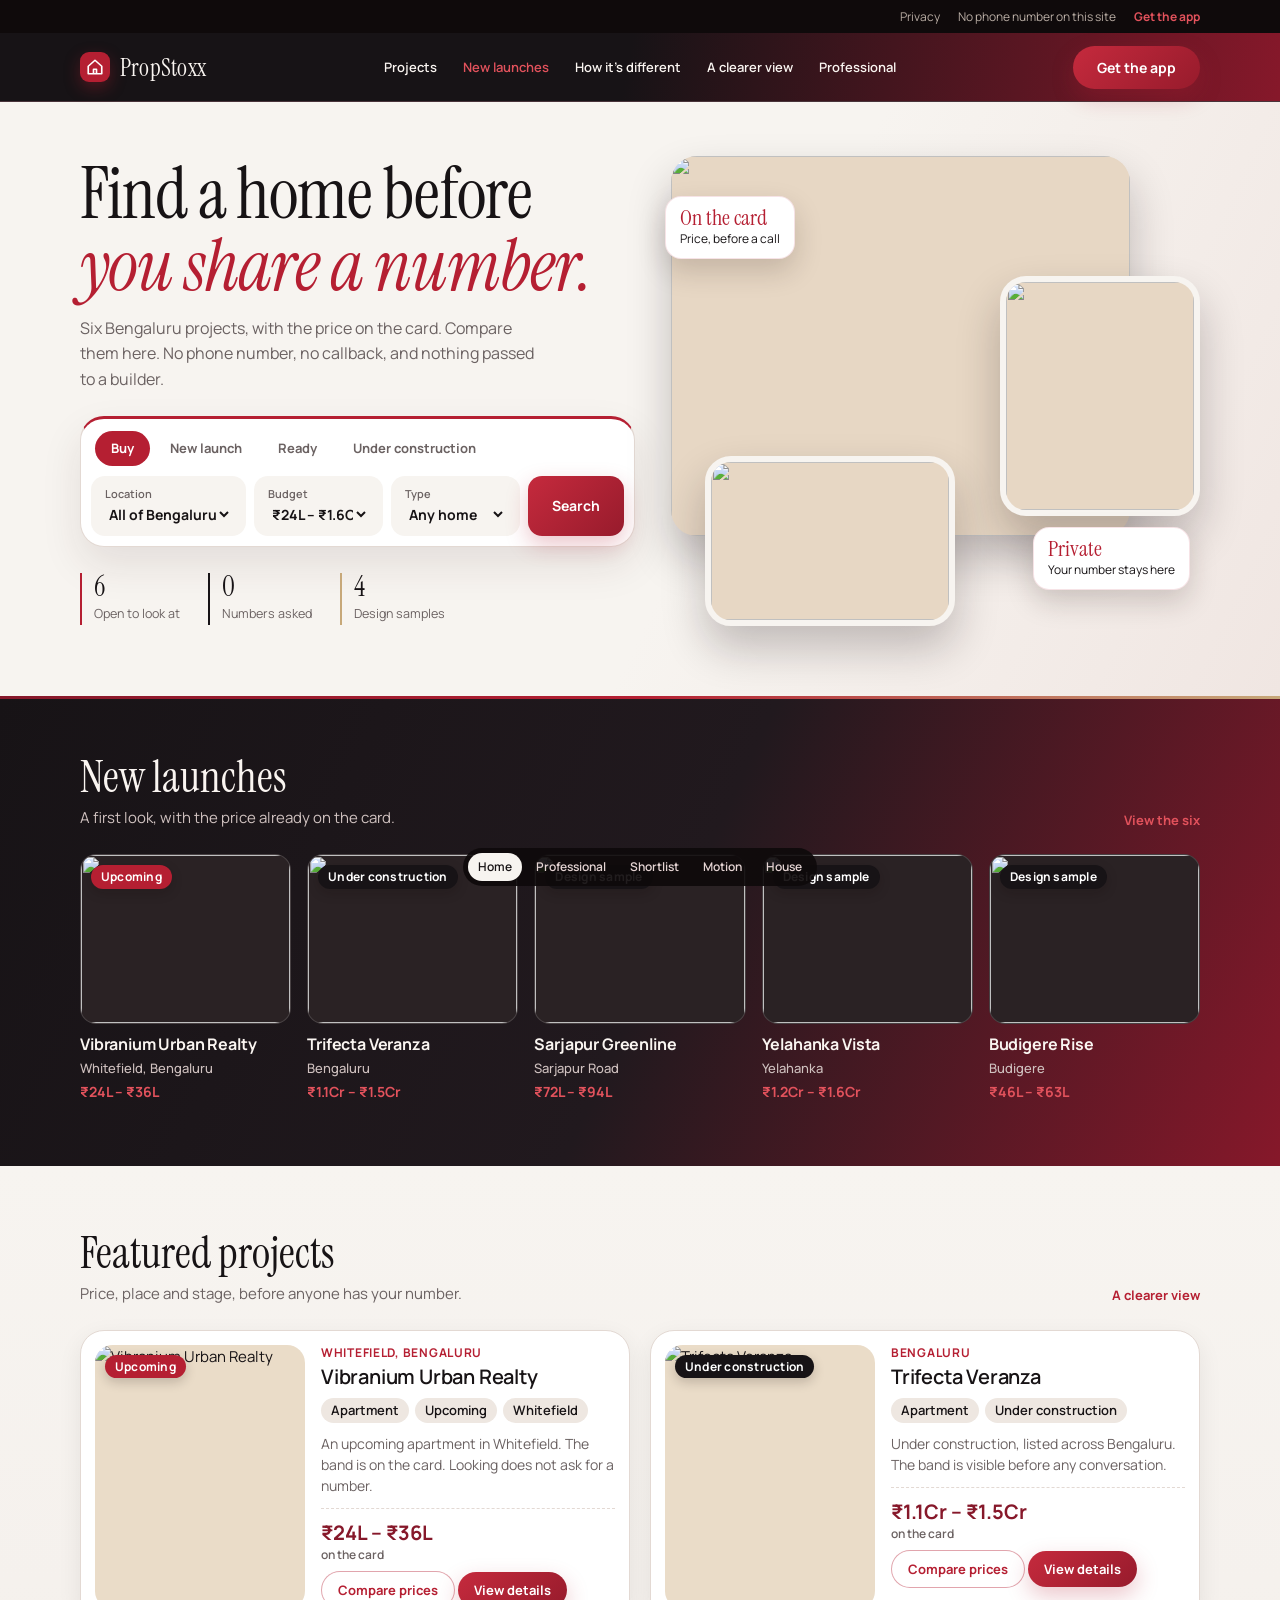
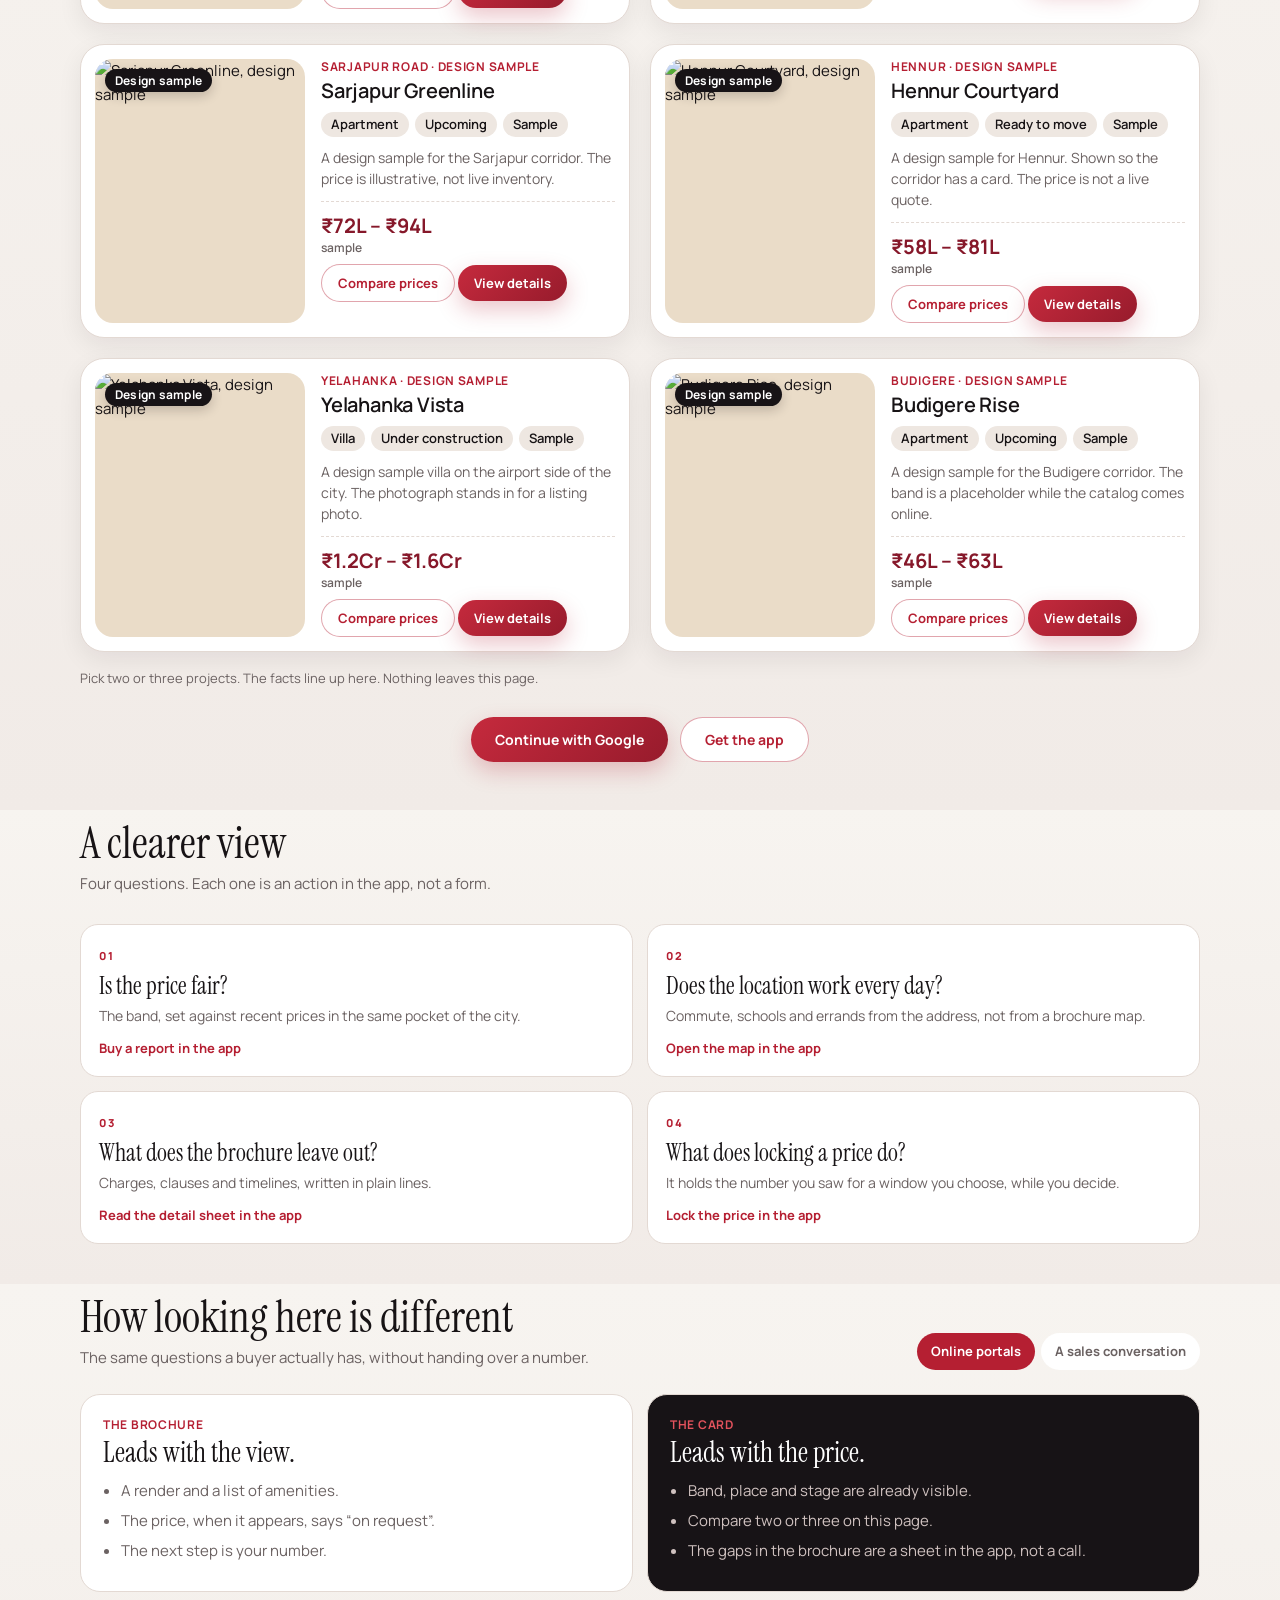
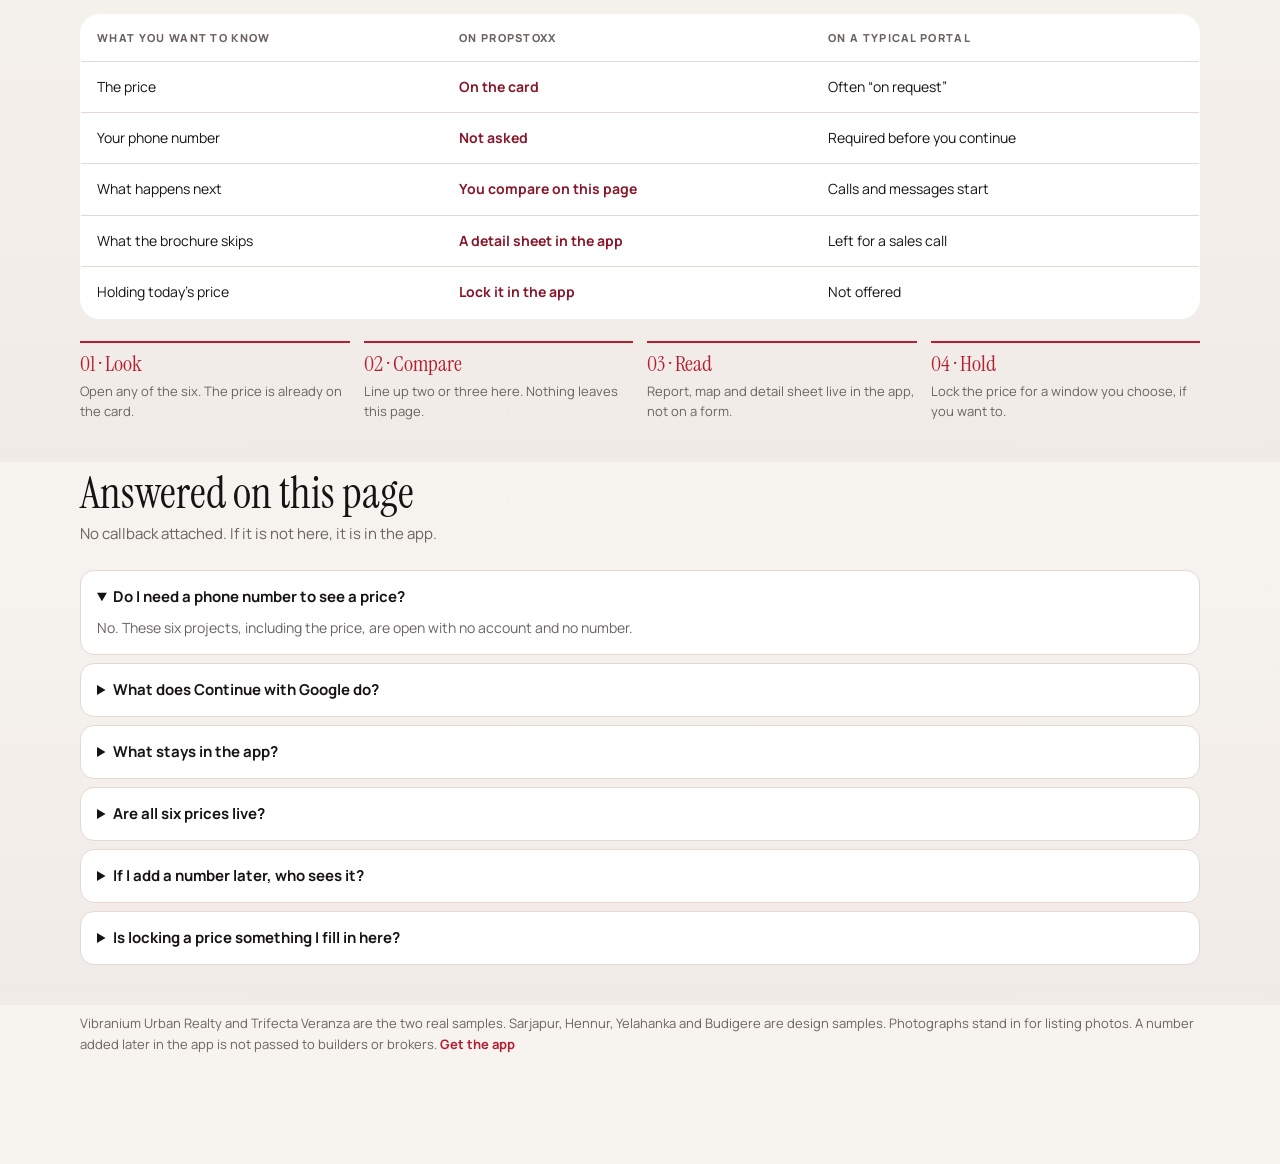
==== commit 1a1126cf: "Open the project card on the page. Send lock and app actions straight to the store." ====
--- a/index.html
+++ b/index.html
@@ -169,12 +169,12 @@
 </style>
 </head>
 <body>
-<div class="strip"><div class="w"><span>Privacy</span><span>No phone number on this site</span><a href="get-the-app.html"><b>Get the app</b></a></div></div>
+<div class="strip"><div class="w"><span>Privacy</span><span>No phone number on this site</span><a href="https://play.google.com/store/apps/details?id=com.propstoxx.app"><b>Get the app</b></a></div></div>
 <header class="nav"><div class="w">
   <a class="logo" href="index.html"><span class="mark"><svg viewBox="0 0 24 24" fill="none" stroke="#fff" stroke-width="2.2" stroke-linejoin="round"><path d="M3 11 12 3l9 8v10H3z"/><path d="M10 21v-6h4v6"/></svg></span>PropStoxx</a>
   <nav class="links" aria-label="Main"><a href="#projects">Projects</a><a class="on" href="#launches">New launches</a><a href="#different">How it’s different</a><a href="#clearer">A clearer view</a><a href="professional.html">Professional</a></nav>
   <button class="menu" id="menu" type="button" aria-label="Open menu">Menu</button>
-  <a class="btn r" href="get-the-app.html">Get the app</a>
+  <a class="btn r" href="https://play.google.com/store/apps/details?id=com.propstoxx.app">Get the app</a>
 </div></header>
 
 <section class="hero"><div class="w">
@@ -231,11 +231,11 @@
 <section class="band" id="launches"><div class="w">
   <div class="head"><div><h2>New launches</h2><div class="sub">A first look, with the price already on the card.</div></div><a href="#projects">View the six</a></div>
   <div class="row5" id="nl">
-    <a class="nl" data-area="whitefield" data-stage="upcoming" data-type="apartment" data-min="24" href="get-the-app.html"><div class="im"><span class="tag">Upcoming</span><img alt="" src="https://images.unsplash.com/photo-1600607687920-4e2a09cf159d?auto=format&fit=crop&w=700&q=80"></div><h3>Vibranium Urban Realty</h3><p>Whitefield, Bengaluru</p><div class="pr">₹24L – ₹36L</div></a>
-    <a class="nl" data-area="bengaluru" data-stage="under-construction" data-type="apartment" data-min="110" href="get-the-app.html"><div class="im"><span class="tag k">Under construction</span><img alt="" src="https://images.unsplash.com/photo-1600607687644-c7171b42498f?auto=format&fit=crop&w=700&q=80"></div><h3>Trifecta Veranza</h3><p>Bengaluru</p><div class="pr">₹1.1Cr – ₹1.5Cr</div></a>
-    <a class="nl" data-area="sarjapur" data-stage="upcoming" data-type="apartment" data-min="72" href="get-the-app.html"><div class="im"><span class="tag k">Design sample</span><img alt="" src="https://images.unsplash.com/photo-1600047509807-ba8f99d2cdde?auto=format&fit=crop&w=700&q=80"></div><h3>Sarjapur Greenline</h3><p>Sarjapur Road</p><div class="pr">₹72L – ₹94L</div></a>
-    <a class="nl" data-area="yelahanka" data-stage="under-construction" data-type="villa" data-min="120" href="get-the-app.html"><div class="im"><span class="tag k">Design sample</span><img alt="" src="https://images.unsplash.com/photo-1600585154340-be6161a56a0c?auto=format&fit=crop&w=700&q=80"></div><h3>Yelahanka Vista</h3><p>Yelahanka</p><div class="pr">₹1.2Cr – ₹1.6Cr</div></a>
-    <a class="nl" data-area="budigere" data-stage="upcoming" data-type="apartment" data-min="46" href="get-the-app.html"><div class="im"><span class="tag k">Design sample</span><img alt="" src="https://images.unsplash.com/photo-1600566753190-17f0baa2a6c3?auto=format&fit=crop&w=700&q=80"></div><h3>Budigere Rise</h3><p>Budigere</p><div class="pr">₹46L – ₹63L</div></a>
+    <a class="nl" data-area="whitefield" data-stage="upcoming" data-type="apartment" data-min="24" href="professional.html#vibranium"><div class="im"><span class="tag">Upcoming</span><img alt="" src="https://images.unsplash.com/photo-1600607687920-4e2a09cf159d?auto=format&fit=crop&w=700&q=80"></div><h3>Vibranium Urban Realty</h3><p>Whitefield, Bengaluru</p><div class="pr">₹24L – ₹36L</div></a>
+    <a class="nl" data-area="bengaluru" data-stage="under-construction" data-type="apartment" data-min="110" href="professional.html#trifecta"><div class="im"><span class="tag k">Under construction</span><img alt="" src="https://images.unsplash.com/photo-1600607687644-c7171b42498f?auto=format&fit=crop&w=700&q=80"></div><h3>Trifecta Veranza</h3><p>Bengaluru</p><div class="pr">₹1.1Cr – ₹1.5Cr</div></a>
+    <a class="nl" data-area="sarjapur" data-stage="upcoming" data-type="apartment" data-min="72" href="professional.html#sarjapur"><div class="im"><span class="tag k">Design sample</span><img alt="" src="https://images.unsplash.com/photo-1600047509807-ba8f99d2cdde?auto=format&fit=crop&w=700&q=80"></div><h3>Sarjapur Greenline</h3><p>Sarjapur Road</p><div class="pr">₹72L – ₹94L</div></a>
+    <a class="nl" data-area="yelahanka" data-stage="under-construction" data-type="villa" data-min="120" href="professional.html#yelahanka"><div class="im"><span class="tag k">Design sample</span><img alt="" src="https://images.unsplash.com/photo-1600585154340-be6161a56a0c?auto=format&fit=crop&w=700&q=80"></div><h3>Yelahanka Vista</h3><p>Yelahanka</p><div class="pr">₹1.2Cr – ₹1.6Cr</div></a>
+    <a class="nl" data-area="budigere" data-stage="upcoming" data-type="apartment" data-min="46" href="professional.html#budigere"><div class="im"><span class="tag k">Design sample</span><img alt="" src="https://images.unsplash.com/photo-1600566753190-17f0baa2a6c3?auto=format&fit=crop&w=700&q=80"></div><h3>Budigere Rise</h3><p>Budigere</p><div class="pr">₹46L – ₹63L</div></a>
   </div>
 </div></section>
 
@@ -244,31 +244,31 @@
   <div class="grid" id="ls">
     <article class="card" data-area="whitefield" data-stage="upcoming" data-type="apartment" data-min="24" data-name="Vibranium Urban Realty" data-price="₹24L – ₹36L">
       <div class="im"><span class="tag">Upcoming</span><img alt="Vibranium Urban Realty" src="https://images.unsplash.com/photo-1600607687920-4e2a09cf159d?auto=format&fit=crop&w=900&q=80"></div>
-      <div><div class="loc">WHITEFIELD, BENGALURU</div><h3>Vibranium Urban Realty</h3><div class="spec"><span>Apartment</span><span>Upcoming</span><span>Whitefield</span></div><p>An upcoming apartment in Whitefield. The band is on the card. Looking does not ask for a number.</p><div class="pr2"><div><b>₹24L – ₹36L</b><small>on the card</small></div><div><button class="btn o" type="button" data-pick>Compare prices</button> <button class="btn r" type="button" data-details>Get the app</button></div></div><p class="extra">Open to anyone. Save, lock, reserve and a report stay in the app. This is not a form.</p></div>
+      <div><div class="loc">WHITEFIELD, BENGALURU</div><h3>Vibranium Urban Realty</h3><div class="spec"><span>Apartment</span><span>Upcoming</span><span>Whitefield</span></div><p>An upcoming apartment in Whitefield. The band is on the card. Looking does not ask for a number.</p><div class="pr2"><div><b>₹24L – ₹36L</b><small>on the card</small></div><div><button class="btn o" type="button" data-pick>Compare prices</button> <button class="btn r" type="button" data-details>View details</button></div></div><p class="extra">Open to anyone. Save, lock, reserve and a report stay in the app. This is not a form.</p></div>
     </article>
     <article class="card" data-area="bengaluru" data-stage="under-construction" data-type="apartment" data-min="110" data-name="Trifecta Veranza" data-price="₹1.1Cr – ₹1.5Cr">
       <div class="im"><span class="tag k">Under construction</span><img alt="Trifecta Veranza" src="https://images.unsplash.com/photo-1600607687644-c7171b42498f?auto=format&fit=crop&w=900&q=80"></div>
-      <div><div class="loc">BENGALURU</div><h3>Trifecta Veranza</h3><div class="spec"><span>Apartment</span><span>Under construction</span></div><p>Under construction, listed across Bengaluru. The band is visible before any conversation.</p><div class="pr2"><div><b>₹1.1Cr – ₹1.5Cr</b><small>on the card</small></div><div><button class="btn o" type="button" data-pick>Compare prices</button> <button class="btn r" type="button" data-details>Get the app</button></div></div><p class="extra">A real project in this preview. Holding the price happens in the app.</p></div>
+      <div><div class="loc">BENGALURU</div><h3>Trifecta Veranza</h3><div class="spec"><span>Apartment</span><span>Under construction</span></div><p>Under construction, listed across Bengaluru. The band is visible before any conversation.</p><div class="pr2"><div><b>₹1.1Cr – ₹1.5Cr</b><small>on the card</small></div><div><button class="btn o" type="button" data-pick>Compare prices</button> <button class="btn r" type="button" data-details>View details</button></div></div><p class="extra">A real project in this preview. Holding the price happens in the app.</p></div>
     </article>
     <article class="card" data-area="sarjapur" data-stage="upcoming" data-type="apartment" data-min="72" data-name="Sarjapur Greenline" data-price="₹72L – ₹94L">
       <div class="im"><span class="tag k">Design sample</span><img alt="Sarjapur Greenline, design sample" src="https://images.unsplash.com/photo-1600047509807-ba8f99d2cdde?auto=format&fit=crop&w=900&q=80"></div>
-      <div><div class="loc">SARJAPUR ROAD · DESIGN SAMPLE</div><h3>Sarjapur Greenline</h3><div class="spec"><span>Apartment</span><span>Upcoming</span><span>Sample</span></div><p>A design sample for the Sarjapur corridor. The price is illustrative, not live inventory.</p><div class="pr2"><div><b>₹72L – ₹94L</b><small>sample</small></div><div><button class="btn o" type="button" data-pick>Compare prices</button> <button class="btn r" type="button" data-details>Get the app</button></div></div><p class="extra">Marked design sample so it is not mistaken for a live listing.</p></div>
+      <div><div class="loc">SARJAPUR ROAD · DESIGN SAMPLE</div><h3>Sarjapur Greenline</h3><div class="spec"><span>Apartment</span><span>Upcoming</span><span>Sample</span></div><p>A design sample for the Sarjapur corridor. The price is illustrative, not live inventory.</p><div class="pr2"><div><b>₹72L – ₹94L</b><small>sample</small></div><div><button class="btn o" type="button" data-pick>Compare prices</button> <button class="btn r" type="button" data-details>View details</button></div></div><p class="extra">Marked design sample so it is not mistaken for a live listing.</p></div>
     </article>
     <article class="card" data-area="hennur" data-stage="ready" data-type="apartment" data-min="58" data-name="Hennur Courtyard" data-price="₹58L – ₹81L">
       <div class="im"><span class="tag k">Design sample</span><img alt="Hennur Courtyard, design sample" src="https://images.unsplash.com/photo-1600566753086-00f18fb6b3ea?auto=format&fit=crop&w=900&q=80"></div>
-      <div><div class="loc">HENNUR · DESIGN SAMPLE</div><h3>Hennur Courtyard</h3><div class="spec"><span>Apartment</span><span>Ready to move</span><span>Sample</span></div><p>A design sample for Hennur. Shown so the corridor has a card. The price is not a live quote.</p><div class="pr2"><div><b>₹58L – ₹81L</b><small>sample</small></div><div><button class="btn o" type="button" data-pick>Compare prices</button> <button class="btn r" type="button" data-details>Get the app</button></div></div><p class="extra">Marked design sample. Nothing here starts a call.</p></div>
+      <div><div class="loc">HENNUR · DESIGN SAMPLE</div><h3>Hennur Courtyard</h3><div class="spec"><span>Apartment</span><span>Ready to move</span><span>Sample</span></div><p>A design sample for Hennur. Shown so the corridor has a card. The price is not a live quote.</p><div class="pr2"><div><b>₹58L – ₹81L</b><small>sample</small></div><div><button class="btn o" type="button" data-pick>Compare prices</button> <button class="btn r" type="button" data-details>View details</button></div></div><p class="extra">Marked design sample. Nothing here starts a call.</p></div>
     </article>
     <article class="card" data-area="yelahanka" data-stage="under-construction" data-type="villa" data-min="120" data-name="Yelahanka Vista" data-price="₹1.2Cr – ₹1.6Cr">
       <div class="im"><span class="tag k">Design sample</span><img alt="Yelahanka Vista, design sample" src="https://images.unsplash.com/photo-1600585154340-be6161a56a0c?auto=format&fit=crop&w=900&q=80"></div>
-      <div><div class="loc">YELAHANKA · DESIGN SAMPLE</div><h3>Yelahanka Vista</h3><div class="spec"><span>Villa</span><span>Under construction</span><span>Sample</span></div><p>A design sample villa on the airport side of the city. The photograph stands in for a listing photo.</p><div class="pr2"><div><b>₹1.2Cr – ₹1.6Cr</b><small>sample</small></div><div><button class="btn o" type="button" data-pick>Compare prices</button> <button class="btn r" type="button" data-details>Get the app</button></div></div><p class="extra">Marked design sample. The picture is illustrative.</p></div>
+      <div><div class="loc">YELAHANKA · DESIGN SAMPLE</div><h3>Yelahanka Vista</h3><div class="spec"><span>Villa</span><span>Under construction</span><span>Sample</span></div><p>A design sample villa on the airport side of the city. The photograph stands in for a listing photo.</p><div class="pr2"><div><b>₹1.2Cr – ₹1.6Cr</b><small>sample</small></div><div><button class="btn o" type="button" data-pick>Compare prices</button> <button class="btn r" type="button" data-details>View details</button></div></div><p class="extra">Marked design sample. The picture is illustrative.</p></div>
     </article>
     <article class="card" data-area="budigere" data-stage="upcoming" data-type="apartment" data-min="46" data-name="Budigere Rise" data-price="₹46L – ₹63L">
       <div class="im"><span class="tag k">Design sample</span><img alt="Budigere Rise, design sample" src="https://images.unsplash.com/photo-1600566753190-17f0baa2a6c3?auto=format&fit=crop&w=900&q=80"></div>
-      <div><div class="loc">BUDIGERE · DESIGN SAMPLE</div><h3>Budigere Rise</h3><div class="spec"><span>Apartment</span><span>Upcoming</span><span>Sample</span></div><p>A design sample for the Budigere corridor. The band is a placeholder while the catalog comes online.</p><div class="pr2"><div><b>₹46L – ₹63L</b><small>sample</small></div><div><button class="btn o" type="button" data-pick>Compare prices</button> <button class="btn r" type="button" data-details>Get the app</button></div></div><p class="extra">Marked design sample, not a live price.</p></div>
+      <div><div class="loc">BUDIGERE · DESIGN SAMPLE</div><h3>Budigere Rise</h3><div class="spec"><span>Apartment</span><span>Upcoming</span><span>Sample</span></div><p>A design sample for the Budigere corridor. The band is a placeholder while the catalog comes online.</p><div class="pr2"><div><b>₹46L – ₹63L</b><small>sample</small></div><div><button class="btn o" type="button" data-pick>Compare prices</button> <button class="btn r" type="button" data-details>View details</button></div></div><p class="extra">Marked design sample, not a live price.</p></div>
     </article>
   </div>
   <div id="compare" class="note" style="padding:16px 0 0">Pick two or three projects. The facts line up here. Nothing leaves this page.</div>
-  <div class="gate" id="gate"><a class="btn r" href="#questions">Continue with Google</a><a class="btn o" href="get-the-app.html">Get the app</a></div>
+  <div class="gate" id="gate"><a class="btn r" href="#questions">Continue with Google</a><a class="btn o" href="https://play.google.com/store/apps/details?id=com.propstoxx.app">Get the app</a></div>
 </div></section>
 
 <section class="list" id="clearer" style="padding-top:10px"><div class="w">
@@ -320,7 +320,7 @@
   <details><summary>If I add a number later, who sees it?</summary><p>A number added inside the app is not passed to builders or brokers.</p></details>
   <details><summary>Is locking a price something I fill in here?</summary><p>No. Locking holds the number you saw, for a window you choose, and it happens in the app.</p></details>
 </div></section>
-<p class="note">Vibranium Urban Realty and Trifecta Veranza are the two real samples. Sarjapur, Hennur, Yelahanka and Budigere are design samples. Photographs stand in for listing photos. A number added later in the app is not passed to builders or brokers. <a href="get-the-app.html" style="color:var(--red);font-weight:700">Get the app</a></p>
+<p class="note">Vibranium Urban Realty and Trifecta Veranza are the two real samples. Sarjapur, Hennur, Yelahanka and Budigere are design samples. Photographs stand in for listing photos. A number added later in the app is not passed to builders or brokers. <a href="https://play.google.com/store/apps/details?id=com.propstoxx.app" style="color:var(--red);font-weight:700">Get the app</a></p>
 
 <nav class="switch"><a class="on" href="index.html">Home</a><a href="professional.html">Professional</a><a href="landing-a.html">Shortlist</a><a href="landing-d.html">Motion</a><a href="landing-f.html">House</a></nav>
 <script>
@@ -362,7 +362,8 @@
     card.style.cursor = "pointer";
     card.addEventListener("click", function (e) {
       if (e.target.closest("[data-pick]")) return;
-      location.href = "get-the-app.html";
+      var key = { "Vibranium Urban Realty": "vibranium", "Trifecta Veranza": "trifecta", "Sarjapur Greenline": "sarjapur", "Hennur Courtyard": "hennur", "Yelahanka Vista": "yelahanka", "Budigere Rise": "budigere" }[card.getAttribute("data-name")];
+      if (key) location.href = "professional.html#" + key;
     });
   });
   var box = document.getElementById("compare");
